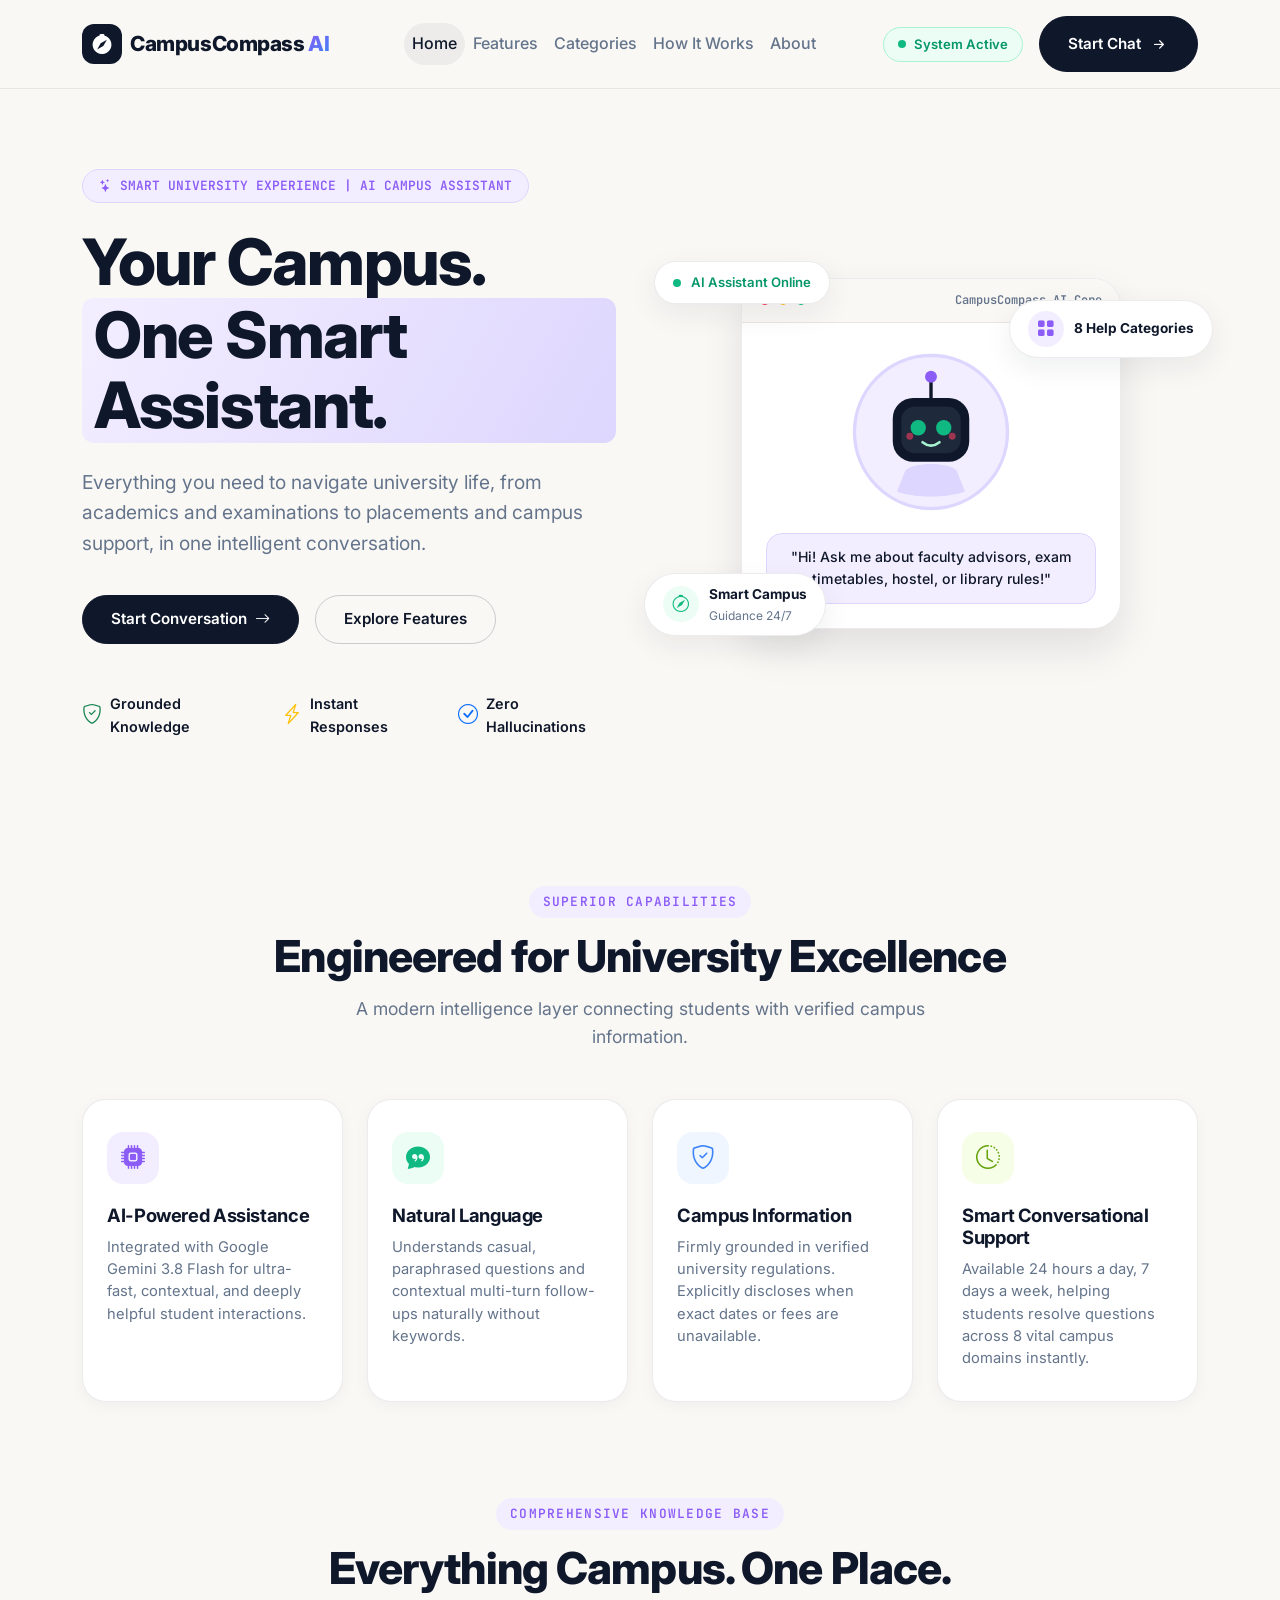
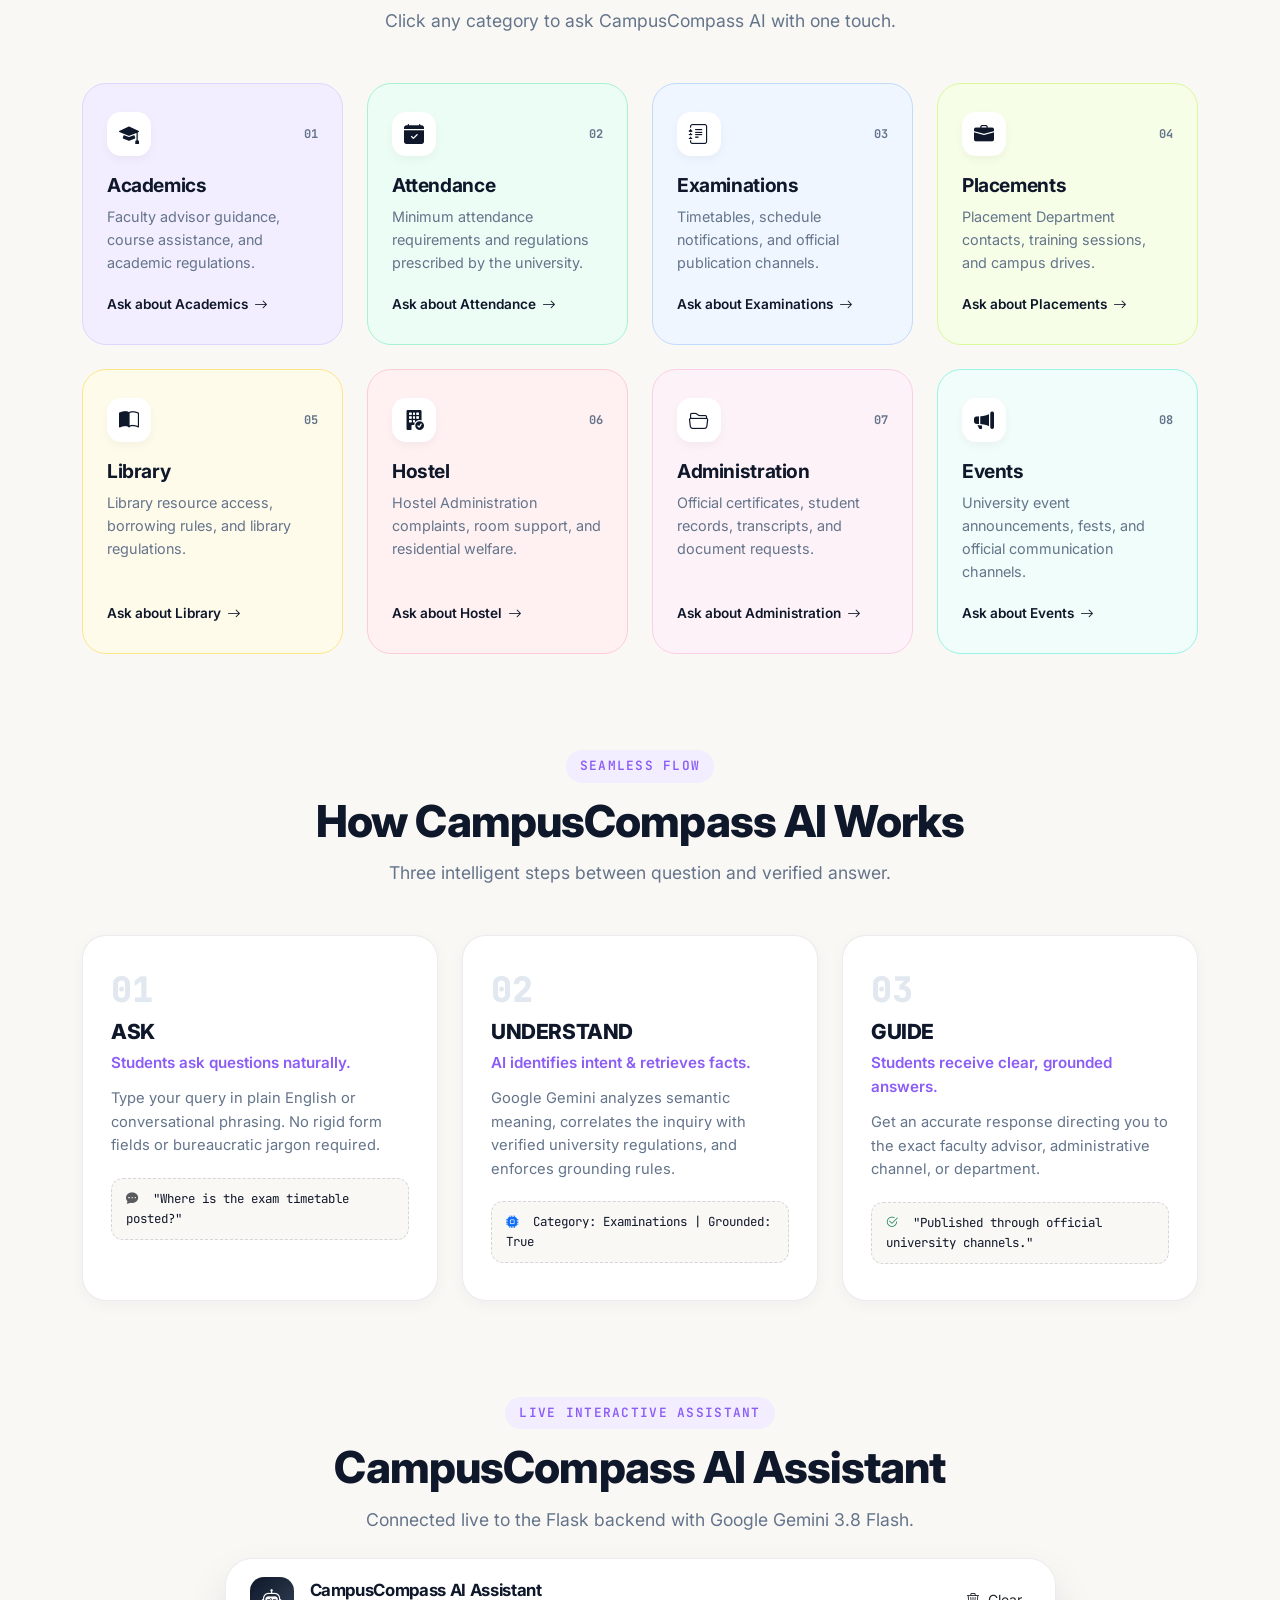
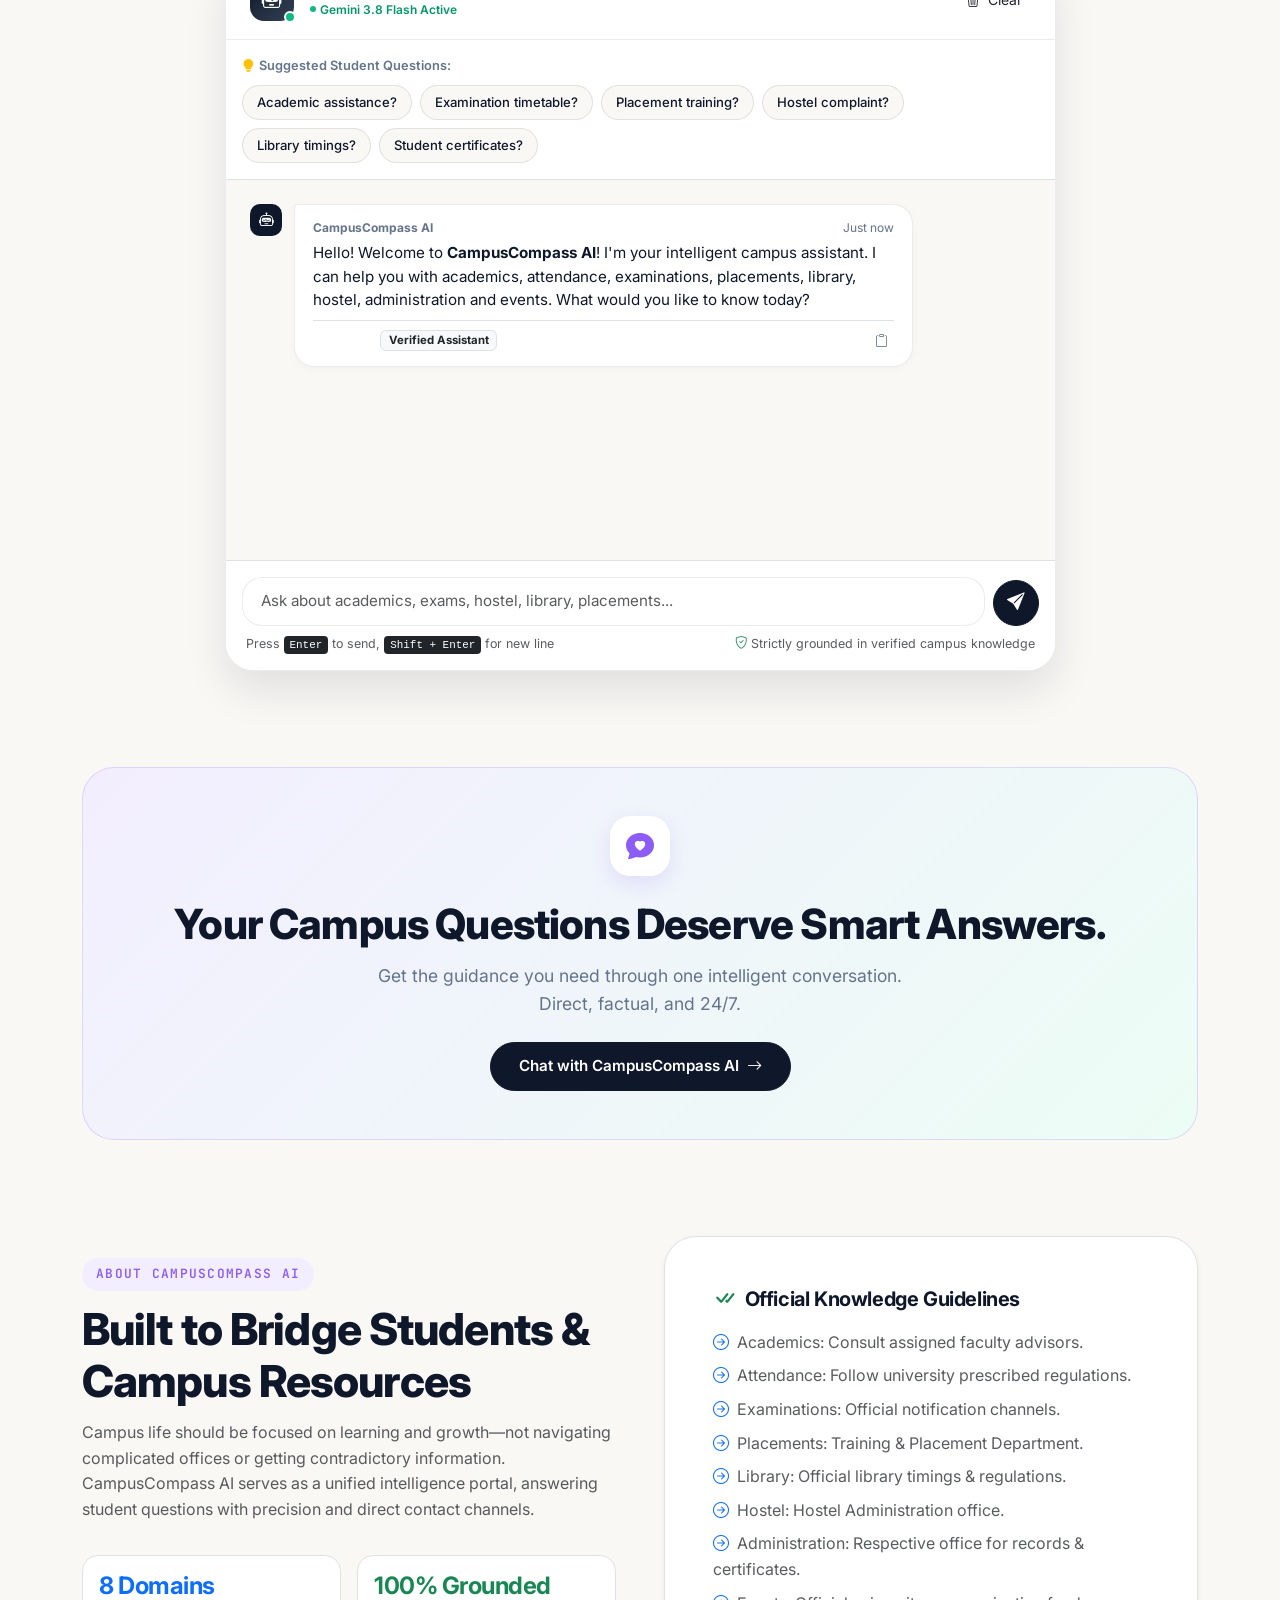
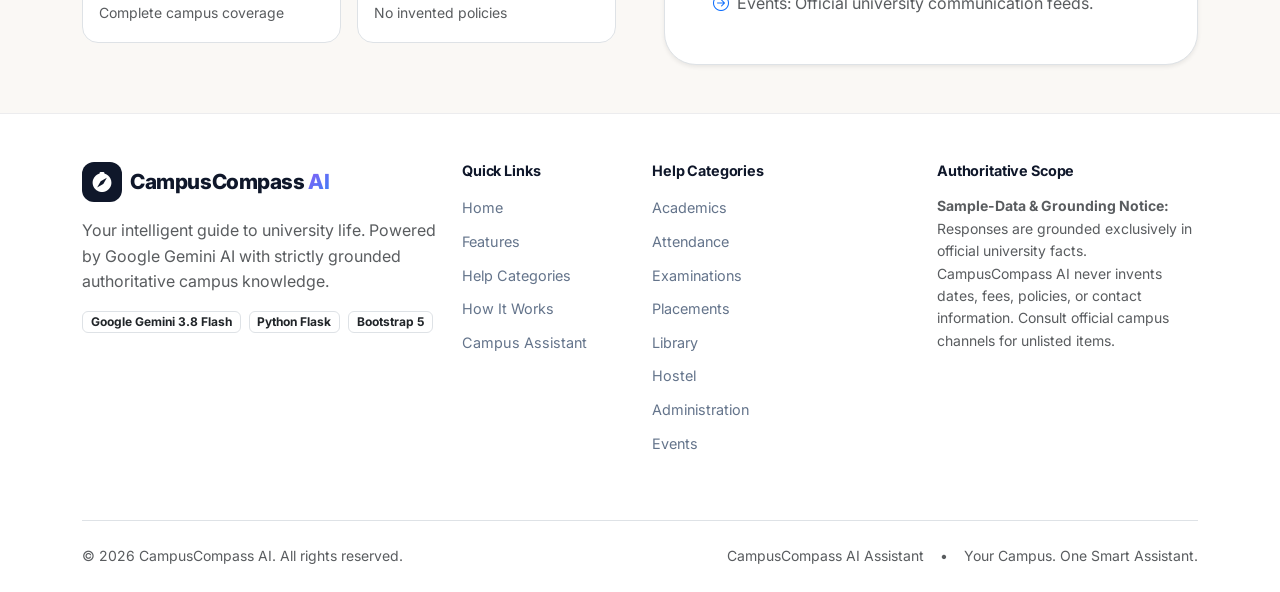
==== templates/index.html @ b862d92a "Build CampusCompass AI university helpdesk" ====
<!DOCTYPE html>
<html lang="en">
<head>
  <meta charset="UTF-8">
  <meta name="viewport" content="width=device-width, initial-scale=1.0">
  <title>CampusCompass AI | University Helpdesk</title>
  <meta name="description" content="Your intelligent guide to university life. Powered by Google Gemini AI.">
  <meta name="theme-color" content="#FAF8F5">
  <link rel="preconnect" href="https://fonts.googleapis.com">
  <link rel="preconnect" href="https://fonts.gstatic.com" crossorigin>
  <link href="https://fonts.googleapis.com/css2?family=Inter:wght@300;400;500;600;700;800&family=JetBrains+Mono:wght@400;500;600&display=swap" rel="stylesheet">
  <link href="https://cdn.jsdelivr.net/npm/bootstrap@5.3.3/dist/css/bootstrap.min.css" rel="stylesheet">
  <link href="https://cdn.jsdelivr.net/npm/bootstrap-icons@1.11.3/font/bootstrap-icons.min.css" rel="stylesheet">
  <link rel="stylesheet" href="/static/css/style.css">
</head>
<body>
  <!-- SECTION A: NAVBAR -->
  <header class="sticky-top">
    <nav class="navbar navbar-expand-lg navbar-custom" id="mainNavbar">
      <div class="container-xl">
        <a class="navbar-brand d-flex align-items-center gap-2" href="#home">
          <div class="brand-icon-wrapper"><i class="bi bi-compass-fill"></i></div>
          <span class="brand-text">CampusCompass <span class="brand-ai">AI</span></span>
        </a>
        <button class="navbar-toggler custom-toggler border-0" type="button" data-bs-toggle="collapse" data-bs-target="#navContent">
          <i class="bi bi-list"></i>
        </button>
        <div class="collapse navbar-collapse" id="navContent">
          <ul class="navbar-nav mx-auto mb-2 mb-lg-0 nav-pills-custom">
            <li class="nav-item"><a class="nav-link active" href="#home">Home</a></li>
            <li class="nav-item"><a class="nav-link" href="#features">Features</a></li>
            <li class="nav-item"><a class="nav-link" href="#categories">Categories</a></li>
            <li class="nav-item"><a class="nav-link" href="#how-it-works">How It Works</a></li>
            <li class="nav-item"><a class="nav-link" href="#about">About</a></li>
          </ul>
          <div class="d-flex align-items-center gap-3">
            <div class="status-indicator d-none d-md-flex align-items-center gap-2" id="navStatusIndicator">
              <span class="pulse-dot"></span>
              <span class="status-label" id="navStatusText">System Active</span>
            </div>
            <a href="#chat-demo" class="btn btn-pill btn-primary-custom" id="navChatBtn">
              <span>Start Chat</span>
              <i class="bi bi-arrow-right-short fs-5"></i>
            </a>
          </div>
        </div>
      </div>
    </nav>
  </header>
  <main>
    <!-- SECTION B: HERO -->
    <section class="hero-section" id="home">
      <div class="container-xl">
        <div class="row align-items-center g-5">
          <div class="col-lg-6 hero-text-col">
            <div class="hero-badge reveal">
              <i class="bi bi-stars"></i>
              <span>SMART UNIVERSITY EXPERIENCE | AI CAMPUS ASSISTANT</span>
            </div>
            <h1 class="hero-title reveal delay-1">
              Your Campus.<br>
              <span class="pastel-highlight">One Smart Assistant.</span>
            </h1>
            <p class="hero-description reveal delay-2">
              Everything you need to navigate university life, from academics and examinations to placements and campus support, in one intelligent conversation.
            </p>
            <div class="hero-actions d-flex flex-wrap gap-3 reveal delay-3">
              <a href="#chat-demo" class="btn btn-pill btn-primary-custom btn-lg">
                <span>Start Conversation</span>
                <i class="bi bi-arrow-right"></i>
              </a>
              <a href="#features" class="btn btn-pill btn-outline-custom btn-lg">
                <span>Explore Features</span>
              </a>
            </div>
            <div class="hero-trust-strip d-flex align-items-center gap-4 mt-5 reveal delay-4">
              <div class="trust-item d-flex align-items-center gap-2">
                <i class="bi bi-shield-check text-success fs-5"></i>
                <span>Grounded Knowledge</span>
              </div>
              <div class="trust-item d-flex align-items-center gap-2">
                <i class="bi bi-lightning-charge text-warning fs-5"></i>
                <span>Instant Responses</span>
              </div>
              <div class="trust-item d-flex align-items-center gap-2">
                <i class="bi bi-check-circle text-primary fs-5"></i>
                <span>Zero Hallucinations</span>
              </div>
            </div>
          </div>
          <div class="col-lg-6 hero-visual-col">
            <div class="hero-card-container position-relative">
              <div class="floating-badge floating-pill-1" id="heroStatusPill">
                <span class="pulse-dot"></span>
                <span class="badge-text" id="heroStatusText">AI Assistant Online</span>
              </div>
              <div class="floating-badge floating-pill-2">
                <div class="icon-circle bg-mint"><i class="bi bi-compass text-mint-dark"></i></div>
                <div class="badge-text-group">
                  <span class="badge-title">Smart Campus</span>
                  <span class="badge-subtitle">Guidance 24/7</span>
                </div>
              </div>
              <div class="floating-badge floating-pill-3">
                <div class="icon-circle bg-lavender"><i class="bi bi-grid-fill text-lavender-dark"></i></div>
                <span class="badge-title">8 Help Categories</span>
              </div>
              <div class="mascot-card">
                <div class="mascot-header">
                  <div class="mascot-dot red"></div>
                  <div class="mascot-dot yellow"></div>
                  <div class="mascot-dot green"></div>
                  <span class="mascot-title">CampusCompass AI Core</span>
                </div>
                <div class="mascot-body text-center p-4">
                  <div class="mascot-svg-wrapper">
                    <svg width="170" height="170" viewBox="0 0 200 200" fill="none" class="mascot-svg">
                      <circle cx="100" cy="100" r="90" fill="#F3EEFF" stroke="#DDD6FE" stroke-width="4"/>
                      <rect x="55" y="60" width="90" height="75" rx="24" fill="#0F172A" />
                      <line x1="100" y1="60" x2="100" y2="40" stroke="#0F172A" stroke-width="4" stroke-linecap="round"/>
                      <circle cx="100" cy="35" r="7" fill="#8B5CF6"/>
                      <rect x="65" y="70" width="70" height="55" rx="16" fill="#1E293B"/>
                      <circle cx="85" cy="95" r="9" fill="#10B981" class="eye-glow"/>
                      <circle cx="115" cy="95" r="9" fill="#10B981" class="eye-glow"/>
                      <path d="M 90 112 Q 100 120 110 112" stroke="#A7F3D0" stroke-width="3" stroke-linecap="round" fill="none"/>
                      <circle cx="75" cy="105" r="4" fill="#F43F5E" opacity="0.6"/>
                      <circle cx="125" cy="105" r="4" fill="#F43F5E" opacity="0.6"/>
                      <path d="M 70 145 C 80 135, 120 135, 130 145 L 140 170 C 120 178, 80 178, 60 170 Z" fill="#DDD6FE"/>
                    </svg>
                  </div>
                  <div class="mascot-speech-bubble mt-3">
                    <p class="m-0">"Hi! Ask me about faculty advisors, exam timetables, hostel, or library rules!"</p>
                  </div>
                </div>
              </div>
            </div>
          </div>
        </div>
      </div>
    </section>
    <!-- SECTION C: FEATURES STRIP -->
    <section class="features-section py-5" id="features">
      <div class="container-xl">
        <div class="section-header text-center mb-5">
          <span class="section-tag">SUPERIOR CAPABILITIES</span>
          <h2 class="section-title">Engineered for University Excellence</h2>
          <p class="section-subtitle">A modern intelligence layer connecting students with verified campus information.</p>
        </div>
        <div class="row g-4">
          <div class="col-md-6 col-lg-3">
            <div class="feature-card h-100">
              <div class="feature-icon-box bg-lavender text-lavender-dark"><i class="bi bi-cpu-fill"></i></div>
              <h3 class="feature-title">AI-Powered Assistance</h3>
              <p class="feature-desc">Integrated with Google Gemini 3.8 Flash for ultra-fast, contextual, and deeply helpful student interactions.</p>
            </div>
          </div>
          <div class="col-md-6 col-lg-3">
            <div class="feature-card h-100">
              <div class="feature-icon-box bg-mint text-mint-dark"><i class="bi bi-chat-quote-fill"></i></div>
              <h3 class="feature-title">Natural Language</h3>
              <p class="feature-desc">Understands casual, paraphrased questions and contextual multi-turn follow-ups naturally without keywords.</p>
            </div>
          </div>
          <div class="col-md-6 col-lg-3">
            <div class="feature-card h-100">
              <div class="feature-icon-box bg-soft-blue text-soft-blue-dark"><i class="bi bi-shield-check"></i></div>
              <h3 class="feature-title">Campus Information</h3>
              <p class="feature-desc">Firmly grounded in verified university regulations. Explicitly discloses when exact dates or fees are unavailable.</p>
            </div>
          </div>
          <div class="col-md-6 col-lg-3">
            <div class="feature-card h-100">
              <div class="feature-icon-box bg-lime text-lime-dark"><i class="bi bi-clock-history"></i></div>
              <h3 class="feature-title">Smart Conversational Support</h3>
              <p class="feature-desc">Available 24 hours a day, 7 days a week, helping students resolve questions across 8 vital campus domains instantly.</p>
            </div>
          </div>
        </div>
      </div>
    </section>

    <!-- SECTION D: HELP CATEGORIES -->
    <section class="categories-section py-5" id="categories">
      <div class="container-xl">
        <div class="section-header text-center mb-5">
          <span class="section-tag">COMPREHENSIVE KNOWLEDGE BASE</span>
          <h2 class="section-title">Everything Campus. One Place.</h2>
          <p class="section-subtitle">Click any category to ask CampusCompass AI with one touch.</p>
        </div>
        <div class="row g-4" id="categoryCardsGrid">
          <div class="col-md-6 col-lg-3">
            <div class="category-card card-lavender" data-query="Whom should I contact for academic problems?">
              <div class="category-header d-flex justify-content-between align-items-center">
                <div class="category-icon-box"><i class="bi bi-mortarboard-fill"></i></div>
                <span class="category-badge">01</span>
              </div>
              <h4 class="category-title">Academics</h4>
              <p class="category-desc">Faculty advisor guidance, course assistance, and academic regulations.</p>
              <div class="category-action"><span>Ask about Academics</span><i class="bi bi-arrow-right"></i></div>
            </div>
          </div>
          <div class="col-md-6 col-lg-3">
            <div class="category-card card-mint" data-query="What is the attendance requirement?">
              <div class="category-header d-flex justify-content-between align-items-center">
                <div class="category-icon-box"><i class="bi bi-calendar-check-fill"></i></div>
                <span class="category-badge">02</span>
              </div>
              <h4 class="category-title">Attendance</h4>
              <p class="category-desc">Minimum attendance requirements and regulations prescribed by the university.</p>
              <div class="category-action"><span>Ask about Attendance</span><i class="bi bi-arrow-right"></i></div>
            </div>
          </div>
          <div class="col-md-6 col-lg-3">
            <div class="category-card card-soft-blue" data-query="Where can I find the examination timetable?">
              <div class="category-header d-flex justify-content-between align-items-center">
                <div class="category-icon-box"><i class="bi bi-journal-text"></i></div>
                <span class="category-badge">03</span>
              </div>
              <h4 class="category-title">Examinations</h4>
              <p class="category-desc">Timetables, schedule notifications, and official publication channels.</p>
              <div class="category-action"><span>Ask about Examinations</span><i class="bi bi-arrow-right"></i></div>
            </div>
          </div>
          <div class="col-md-6 col-lg-3">
            <div class="category-card card-lime" data-query="Whom should I contact for placement training?">
              <div class="category-header d-flex justify-content-between align-items-center">
                <div class="category-icon-box"><i class="bi bi-briefcase-fill"></i></div>
                <span class="category-badge">04</span>
              </div>
              <h4 class="category-title">Placements</h4>
              <p class="category-desc">Placement Department contacts, training sessions, and campus drives.</p>
              <div class="category-action"><span>Ask about Placements</span><i class="bi bi-arrow-right"></i></div>
            </div>
          </div>
          <div class="col-md-6 col-lg-3">
            <div class="category-card card-amber" data-query="What are the library timings?">
              <div class="category-header d-flex justify-content-between align-items-center">
                <div class="category-icon-box"><i class="bi bi-book-half"></i></div>
                <span class="category-badge">05</span>
              </div>
              <h4 class="category-title">Library</h4>
              <p class="category-desc">Library resource access, borrowing rules, and library regulations.</p>
              <div class="category-action"><span>Ask about Library</span><i class="bi bi-arrow-right"></i></div>
            </div>
          </div>
          <div class="col-md-6 col-lg-3">
            <div class="category-card card-coral" data-query="How can I raise a hostel complaint?">
              <div class="category-header d-flex justify-content-between align-items-center">
                <div class="category-icon-box"><i class="bi bi-building-fill-check"></i></div>
                <span class="category-badge">06</span>
              </div>
              <h4 class="category-title">Hostel</h4>
              <p class="category-desc">Hostel Administration complaints, room support, and residential welfare.</p>
              <div class="category-action"><span>Ask about Hostel</span><i class="bi bi-arrow-right"></i></div>
            </div>
          </div>
          <div class="col-md-6 col-lg-3">
            <div class="category-card card-soft-pink" data-query="How do I get my student certificates?">
              <div class="category-header d-flex justify-content-between align-items-center">
                <div class="category-icon-box"><i class="bi bi-folder2-open"></i></div>
                <span class="category-badge">07</span>
              </div>
              <h4 class="category-title">Administration</h4>
              <p class="category-desc">Official certificates, student records, transcripts, and document requests.</p>
              <div class="category-action"><span>Ask about Administration</span><i class="bi bi-arrow-right"></i></div>
            </div>
          </div>
          <div class="col-md-6 col-lg-3">
            <div class="category-card card-teal" data-query="Where are university event announcements posted?">
              <div class="category-header d-flex justify-content-between align-items-center">
                <div class="category-icon-box"><i class="bi bi-megaphone-fill"></i></div>
                <span class="category-badge">08</span>
              </div>
              <h4 class="category-title">Events</h4>
              <p class="category-desc">University event announcements, fests, and official communication channels.</p>
              <div class="category-action"><span>Ask about Events</span><i class="bi bi-arrow-right"></i></div>
            </div>
          </div>
        </div>
      </div>
    </section>
    <!-- SECTION E: HOW IT WORKS -->
    <section class="how-it-works-section py-5" id="how-it-works">
      <div class="container-xl">
        <div class="section-header text-center mb-5">
          <span class="section-tag">SEAMLESS FLOW</span>
          <h2 class="section-title">How CampusCompass AI Works</h2>
          <p class="section-subtitle">Three intelligent steps between question and verified answer.</p>
        </div>
        <div class="row g-4 align-items-stretch">
          <div class="col-lg-4">
            <div class="workflow-card h-100">
              <div class="step-badge">01</div>
              <h3 class="step-title">ASK</h3>
              <p class="step-tagline">Students ask questions naturally.</p>
              <p class="step-desc">Type your query in plain English or conversational phrasing. No rigid form fields or bureaucratic jargon required.</p>
              <div class="step-preview-box">
                <i class="bi bi-chat-dots-fill text-muted me-2"></i>
                <span>"Where is the exam timetable posted?"</span>
              </div>
            </div>
          </div>
          <div class="col-lg-4">
            <div class="workflow-card h-100">
              <div class="step-badge">02</div>
              <h3 class="step-title">UNDERSTAND</h3>
              <p class="step-tagline">AI identifies intent & retrieves facts.</p>
              <p class="step-desc">Google Gemini analyzes semantic meaning, correlates the inquiry with verified university regulations, and enforces grounding rules.</p>
              <div class="step-preview-box">
                <i class="bi bi-cpu-fill text-primary me-2"></i>
                <span>Category: Examinations | Grounded: True</span>
              </div>
            </div>
          </div>
          <div class="col-lg-4">
            <div class="workflow-card h-100">
              <div class="step-badge">03</div>
              <h3 class="step-title">GUIDE</h3>
              <p class="step-tagline">Students receive clear, grounded answers.</p>
              <p class="step-desc">Get an accurate response directing you to the exact faculty advisor, administrative channel, or department.</p>
              <div class="step-preview-box">
                <i class="bi bi-check2-circle text-success me-2"></i>
                <span>"Published through official university channels."</span>
              </div>
            </div>
          </div>
        </div>
      </div>
    </section>

    <!-- SECTION F: INTERACTIVE LIVE DEMO (REAL CHATBOT) -->
    <section class="chat-section py-5" id="chat-demo">
      <div class="container-xl">
        <div class="section-header text-center mb-4">
          <span class="section-tag">LIVE INTERACTIVE ASSISTANT</span>
          <h2 class="section-title">CampusCompass AI Assistant</h2>
          <p class="section-subtitle">Connected live to the Flask backend with Google Gemini 3.8 Flash.</p>
        </div>
        <div class="row justify-content-center">
          <div class="col-lg-10 col-xl-9">
            <div class="chat-app-window">
              <div class="chat-header d-flex justify-content-between align-items-center">
                <div class="d-flex align-items-center gap-3">
                  <div class="assistant-avatar-wrapper position-relative">
                    <div class="assistant-avatar"><i class="bi bi-robot"></i></div>
                    <span class="avatar-online-dot"></span>
                  </div>
                  <div>
                    <h5 class="chat-assistant-name m-0">CampusCompass AI Assistant</h5>
                    <div class="chat-status-pill d-flex align-items-center gap-1">
                      <span class="mini-pulse"></span>
                      <span id="chatModelIndicator">Gemini 3.8 Flash Active</span>
                    </div>
                  </div>
                </div>
                <div class="chat-actions d-flex align-items-center gap-2">
                  <button type="button" class="btn btn-sm btn-icon" id="clearChatBtn" title="Clear conversation">
                    <i class="bi bi-trash3"></i>
                    <span class="d-none d-sm-inline ms-1">Clear</span>
                  </button>
                </div>
              </div>

              <!-- Suggested Questions Chips -->
              <div class="suggested-questions-bar p-3 border-bottom">
                <div class="suggested-label d-flex align-items-center gap-1 mb-2">
                  <i class="bi bi-lightbulb-fill text-warning"></i>
                  <span>Suggested Student Questions:</span>
                </div>
                <div class="chips-container d-flex flex-wrap gap-2" id="suggestedChips">
                  <button class="chip-btn" data-question="Whom should I contact for academic problems?">Academic assistance?</button>
                  <button class="chip-btn" data-question="Where can I find the examination timetable?">Examination timetable?</button>
                  <button class="chip-btn" data-question="Whom should I contact for placement training?">Placement training?</button>
                  <button class="chip-btn" data-question="How can I raise a hostel complaint?">Hostel complaint?</button>
                  <button class="chip-btn" data-question="What are the library timings?">Library timings?</button>
                  <button class="chip-btn" data-question="How do I get my student certificates?">Student certificates?</button>
                </div>
              </div>

              <!-- Chat Message History Feed -->
              <div class="chat-messages-container p-4" id="chatFeed">
                <div class="message-row assistant-row">
                  <div class="message-avatar"><i class="bi bi-robot"></i></div>
                  <div class="message-bubble assistant-bubble">
                    <div class="message-meta d-flex justify-content-between align-items-center mb-1">
                      <span class="message-sender">CampusCompass AI</span>
                      <span class="message-time" id="welcomeTime">Just now</span>
                    </div>
                    <div class="message-text">
                      Hello! Welcome to <strong>CampusCompass AI</strong>! I'm your intelligent campus assistant. I can help you with academics, attendance, examinations, placements, library, hostel, administration and events. What would you like to know today?
                    </div>
                    <div class="message-footer d-flex justify-content-between align-items-center mt-2 pt-2 border-top">
                      <div class="d-flex align-items-center gap-2">
                        <span class="badge bg-pastel-lavender">General</span>
                        <span class="badge bg-light text-dark border">Verified Assistant</span>
                      </div>
                      <div class="message-actions d-flex gap-2">
                        <button class="btn btn-tiny copy-btn" title="Copy response"><i class="bi bi-clipboard"></i></button>
                      </div>
                    </div>
                  </div>
                </div>
              </div>

              <!-- Typing Indicator -->
              <div class="typing-indicator-row d-none p-3 px-4" id="typingIndicator">
                <div class="typing-bubble d-flex align-items-center gap-2">
                  <span class="typing-dot"></span>
                  <span class="typing-dot"></span>
                  <span class="typing-dot"></span>
                  <span class="typing-label ms-2">CampusCompass AI is thinking...</span>
                </div>
              </div>

              <!-- Chat Input Form -->
              <div class="chat-input-area p-3 border-top">
                <form id="chatForm" class="d-flex align-items-end gap-2">
                  <div class="input-wrapper flex-grow-1 position-relative">
                    <textarea class="form-control chat-textarea" id="chatInput" rows="1" placeholder="Ask about academics, exams, hostel, library, placements..."></textarea>
                  </div>
                  <button type="submit" class="btn btn-pill btn-primary-custom send-btn" id="sendBtn" title="Send message (Enter)">
                    <i class="bi bi-send-fill"></i>
                  </button>
                </form>
                <div class="input-footer d-flex justify-content-between align-items-center mt-2 px-1">
                  <small class="text-muted text-xs">Press <kbd>Enter</kbd> to send, <kbd>Shift + Enter</kbd> for new line</small>
                  <small class="text-muted text-xs" id="groundingNotice">
                    <i class="bi bi-shield-check text-success"></i> Strictly grounded in verified campus knowledge
                  </small>
                </div>
              </div>

            </div>
          </div>
        </div>
      </div>
    </section>
    <!-- SECTION G: FINAL CTA -->
    <section class="cta-section py-5">
      <div class="container-xl">
        <div class="cta-card p-5 text-center">
          <div class="cta-icon-wrapper mx-auto mb-4">
            <i class="bi bi-chat-heart-fill"></i>
          </div>
          <h2 class="cta-title">Your Campus Questions Deserve Smart Answers.</h2>
          <p class="cta-description mx-auto">
            Get the guidance you need through one intelligent conversation. Direct, factual, and 24/7.
          </p>
          <div class="cta-action mt-4">
            <a href="#chat-demo" class="btn btn-pill btn-primary-custom btn-lg">
              <span>Chat with CampusCompass AI</span>
              <i class="bi bi-arrow-right"></i>
            </a>
          </div>
        </div>
      </div>
    </section>

    <!-- ABOUT SECTION -->
    <section class="about-section py-5" id="about">
      <div class="container-xl">
        <div class="row align-items-center g-5">
          <div class="col-lg-6">
            <span class="section-tag">ABOUT CAMPUSCOMPASS AI</span>
            <h2 class="section-title">Built to Bridge Students & Campus Resources</h2>
            <p class="text-muted">
              Campus life should be focused on learning and growth—not navigating complicated offices or getting contradictory information. 
              CampusCompass AI serves as a unified intelligence portal, answering student questions with precision and direct contact channels.
            </p>
            <div class="row g-3 mt-2">
              <div class="col-6">
                <div class="p-3 bg-white rounded-4 border">
                  <h4 class="fw-bold m-0 text-primary">8 Domains</h4>
                  <small class="text-muted">Complete campus coverage</small>
                </div>
              </div>
              <div class="col-6">
                <div class="p-3 bg-white rounded-4 border">
                  <h4 class="fw-bold m-0 text-success">100% Grounded</h4>
                  <small class="text-muted">No invented policies</small>
                </div>
              </div>
            </div>
          </div>
          <div class="col-lg-6">
            <div class="p-4 p-md-5 bg-white rounded-5 border shadow-sm">
              <h5 class="fw-bold mb-3 d-flex align-items-center gap-2">
                <i class="bi bi-check-all text-success fs-4"></i>
                Official Knowledge Guidelines
              </h5>
              <ul class="list-unstyled d-flex flex-column gap-2 m-0 text-muted">
                <li><i class="bi bi-arrow-right-circle text-primary me-2"></i>Academics: Consult assigned faculty advisors.</li>
                <li><i class="bi bi-arrow-right-circle text-primary me-2"></i>Attendance: Follow university prescribed regulations.</li>
                <li><i class="bi bi-arrow-right-circle text-primary me-2"></i>Examinations: Official notification channels.</li>
                <li><i class="bi bi-arrow-right-circle text-primary me-2"></i>Placements: Training & Placement Department.</li>
                <li><i class="bi bi-arrow-right-circle text-primary me-2"></i>Library: Official library timings & regulations.</li>
                <li><i class="bi bi-arrow-right-circle text-primary me-2"></i>Hostel: Hostel Administration office.</li>
                <li><i class="bi bi-arrow-right-circle text-primary me-2"></i>Administration: Respective office for records & certificates.</li>
                <li><i class="bi bi-arrow-right-circle text-primary me-2"></i>Events: Official university communication feeds.</li>
              </ul>
            </div>
          </div>
        </div>
      </div>
    </section>

  </main>

  <!-- SECTION H: FOOTER -->
  <footer class="footer-custom pt-5 pb-4">
    <div class="container-xl">
      <div class="row g-4 mb-5">
        <div class="col-lg-4">
          <div class="footer-brand d-flex align-items-center gap-2 mb-3">
            <div class="brand-icon-wrapper">
              <i class="bi bi-compass-fill"></i>
            </div>
            <span class="brand-text">CampusCompass <span class="brand-ai">AI</span></span>
          </div>
          <p class="footer-desc text-muted">
            Your intelligent guide to university life. Powered by Google Gemini AI with strictly grounded authoritative campus knowledge.
          </p>
          <div class="footer-tech-badges d-flex flex-wrap gap-2 mt-3">
            <span class="badge bg-white text-dark border">Google Gemini 3.8 Flash</span>
            <span class="badge bg-white text-dark border">Python Flask</span>
            <span class="badge bg-white text-dark border">Bootstrap 5</span>
          </div>
        </div>

        <div class="col-6 col-lg-2">
          <h6 class="footer-heading">Quick Links</h6>
          <ul class="list-unstyled footer-links">
            <li><a href="#home">Home</a></li>
            <li><a href="#features">Features</a></li>
            <li><a href="#categories">Help Categories</a></li>
            <li><a href="#how-it-works">How It Works</a></li>
            <li><a href="#chat-demo">Campus Assistant</a></li>
          </ul>
        </div>

        <div class="col-6 col-lg-3">
          <h6 class="footer-heading">Help Categories</h6>
          <ul class="list-unstyled footer-links">
            <li><a href="#chat-demo" onclick="window.sendPredefinedQuery('Whom should I contact for academic problems?')">Academics</a></li>
            <li><a href="#chat-demo" onclick="window.sendPredefinedQuery('What is the attendance requirement?')">Attendance</a></li>
            <li><a href="#chat-demo" onclick="window.sendPredefinedQuery('Where can I find the examination timetable?')">Examinations</a></li>
            <li><a href="#chat-demo" onclick="window.sendPredefinedQuery('Whom should I contact for placement training?')">Placements</a></li>
            <li><a href="#chat-demo" onclick="window.sendPredefinedQuery('What are the library timings?')">Library</a></li>
            <li><a href="#chat-demo" onclick="window.sendPredefinedQuery('How can I raise a hostel complaint?')">Hostel</a></li>
            <li><a href="#chat-demo" onclick="window.sendPredefinedQuery('How do I get my student certificates?')">Administration</a></li>
            <li><a href="#chat-demo" onclick="window.sendPredefinedQuery('Where are university event announcements posted?')">Events</a></li>
          </ul>
        </div>

        <div class="col-lg-3">
          <h6 class="footer-heading">Authoritative Scope</h6>
          <p class="footer-disclaimer text-muted small">
            <strong>Sample-Data & Grounding Notice:</strong> Responses are grounded exclusively in official university facts. 
            CampusCompass AI never invents dates, fees, policies, or contact information. Consult official campus channels for unlisted items.
          </p>
        </div>
      </div>

      <div class="footer-bottom border-top pt-4 d-flex flex-wrap justify-content-between align-items-center gap-3">
        <p class="m-0 text-muted small">
          &copy; 2026 CampusCompass AI. All rights reserved.
        </p>
        <div class="d-flex align-items-center gap-3 small text-muted">
          <span>CampusCompass AI Assistant</span>
          <span>&bull;</span>
          <span>Your Campus. One Smart Assistant.</span>
        </div>
      </div>
    </div>
  </footer>

  <!-- Clear Chat Confirmation Modal -->
  <div class="modal fade" id="clearChatModal" tabindex="-1" aria-hidden="true">
    <div class="modal-dialog modal-dialog-centered modal-sm">
      <div class="modal-content rounded-4 border-0 shadow">
        <div class="modal-header border-0 pb-0">
          <h6 class="modal-title fw-bold">Clear Conversation?</h6>
          <button type="button" class="btn-close" data-bs-dismiss="modal"></button>
        </div>
        <div class="modal-body text-muted small">
          This will reset your conversation history. You can start fresh anytime.
        </div>
        <div class="modal-footer border-0 pt-0">
          <button type="button" class="btn btn-sm btn-light rounded-pill px-3" data-bs-dismiss="modal">Cancel</button>
          <button type="button" class="btn btn-sm btn-danger rounded-pill px-3" id="confirmClearBtn">Clear</button>
        </div>
      </div>
    </div>
  </div>

  <!-- Toast Notification Container -->
  <div class="toast-container position-fixed bottom-0 end-0 p-3" style="z-index: 1100;">
    <div id="appToast" class="toast align-items-center text-white bg-dark border-0 rounded-4" role="alert">
      <div class="d-flex">
        <div class="toast-body" id="toastMessage">Notification</div>
        <button type="button" class="btn-close btn-close-white me-2 m-auto" data-bs-dismiss="toast"></button>
      </div>
    </div>
  </div>

  <script src="https://cdn.jsdelivr.net/npm/bootstrap@5.3.3/dist/js/bootstrap.bundle.min.js"></script>
  <script src="/static/js/app.js"></script>
</body>
</html>
---- static/css/style.css ----
/* CampusCompass AI - Official Stylesheet */
:root {
  --bg-cream: #FAF8F5;
  --bg-white: #FFFFFF;
  --text-dark: #0F172A;
  --text-muted: #64748B;
  --text-light: #94A3B8;
  --border-subtle: rgba(15, 23, 42, 0.08);
  --border-focus: #8B5CF6;
  
  /* Pastels */
  --pastel-lavender-bg: #F3EEFF;
  --pastel-lavender-border: #DDD6FE;
  --pastel-lavender-accent: #8B5CF6;
  
  --pastel-mint-bg: #ECFDF5;
  --pastel-mint-border: #A7F3D0;
  --pastel-mint-accent: #10B981;
  
  --pastel-blue-bg: #EFF6FF;
  --pastel-blue-border: #BFDBFE;
  --pastel-blue-accent: #3B82F6;
  
  --pastel-lime-bg: #F7FEE7;
  --pastel-lime-border: #D9F99D;
  --pastel-lime-accent: #65A30D;
  
  --pastel-amber-bg: #FFFBEB;
  --pastel-amber-border: #FDE68A;
  --pastel-amber-accent: #D97706;
  
  --pastel-coral-bg: #FFF1F2;
  --pastel-coral-border: #FECDD3;
  --pastel-coral-accent: #E11D48;
  
  --pastel-pink-bg: #FDF2F8;
  --pastel-pink-border: #FBCFE8;
  --pastel-pink-accent: #DB2777;

  --pastel-teal-bg: #F0FDFA;
  --pastel-teal-border: #99F6E4;
  --pastel-teal-accent: #0D9488;
  
  --font-sans: 'Inter', -apple-system, BlinkMacSystemFont, sans-serif;
  --font-mono: 'JetBrains Mono', monospace;
  
  --radius-card: 24px;
  --radius-pill: 9999px;
  --shadow-sm: 0 4px 16px rgba(15, 23, 42, 0.04);
  --shadow-md: 0 10px 30px rgba(15, 23, 42, 0.07);
  --shadow-lg: 0 20px 40px rgba(15, 23, 42, 0.1);
}

* { box-sizing: border-box; }

body {
  font-family: var(--font-sans);
  background-color: var(--bg-cream);
  color: var(--text-dark);
  line-height: 1.6;
  overflow-x: hidden;
  margin: 0;
  padding: 0;
}

/* Typography & General */
h1, h2, h3, h4, h5, h6 {
  font-weight: 700;
  color: var(--text-dark);
  letter-spacing: -0.02em;
}

.section-tag {
  font-family: var(--font-mono);
  font-size: 0.8rem;
  font-weight: 600;
  letter-spacing: 0.1em;
  color: var(--pastel-lavender-accent);
  background: var(--pastel-lavender-bg);
  padding: 6px 14px;
  border-radius: var(--radius-pill);
  display: inline-block;
  margin-bottom: 12px;
}

.section-title {
  font-size: clamp(2rem, 3.5vw, 2.75rem);
  font-weight: 800;
  margin-bottom: 12px;
}

.section-subtitle {
  color: var(--text-muted);
  font-size: 1.1rem;
  max-width: 650px;
  margin: 0 auto;
}

/* Pill Buttons */
.btn-pill {
  border-radius: var(--radius-pill);
  padding: 12px 28px;
  font-weight: 600;
  font-size: 0.95rem;
  transition: all 0.25s cubic-bezier(0.16, 1, 0.3, 1);
  display: inline-flex;
  align-items: center;
  justify-content: center;
  gap: 8px;
  text-decoration: none;
}

.btn-primary-custom {
  background-color: var(--text-dark);
  color: #FFFFFF;
  border: 1px solid var(--text-dark);
}

.btn-primary-custom:hover {
  background-color: #1E293B;
  color: #FFFFFF;
  transform: translateY(-2px);
  box-shadow: 0 8px 20px rgba(15, 23, 42, 0.15);
}

.btn-outline-custom {
  background-color: transparent;
  color: var(--text-dark);
  border: 1.5px solid rgba(15, 23, 42, 0.2);
}

.btn-outline-custom:hover {
  background-color: #FFFFFF;
  border-color: var(--text-dark);
  color: var(--text-dark);
  transform: translateY(-2px);
}

/* Navbar */
.navbar-custom {
  background: rgba(250, 248, 245, 0.85);
  backdrop-filter: blur(16px);
  -webkit-backdrop-filter: blur(16px);
  border-bottom: 1px solid var(--border-subtle);
  padding: 16px 0;
  transition: all 0.3s ease;
}

.brand-icon-wrapper {
  width: 40px;
  height: 40px;
  border-radius: 12px;
  background: var(--text-dark);
  color: #FFFFFF;
  display: flex;
  align-items: center;
  justify-content: center;
  font-size: 1.25rem;
}

.brand-text {
  font-weight: 800;
  font-size: 1.3rem;
  letter-spacing: -0.02em;
  color: var(--text-dark);
}

.brand-ai {
  background: linear-gradient(135deg, #8B5CF6, #3B82F6);
  -webkit-background-clip: text;
  -webkit-text-fill-color: transparent;
}

.nav-pills-custom .nav-link {
  font-weight: 500;
  color: var(--text-muted);
  padding: 8px 18px;
  border-radius: var(--radius-pill);
  transition: all 0.2s ease;
}

.nav-pills-custom .nav-link:hover,
.nav-pills-custom .nav-link.active {
  color: var(--text-dark);
  background-color: rgba(15, 23, 42, 0.05);
}

.status-indicator {
  font-size: 0.82rem;
  font-weight: 600;
  color: #059669;
  background: #ECFDF5;
  padding: 6px 14px;
  border-radius: var(--radius-pill);
  border: 1px solid #A7F3D0;
}

.pulse-dot {
  width: 8px;
  height: 8px;
  border-radius: 50%;
  background-color: #10B981;
  display: inline-block;
  box-shadow: 0 0 0 0 rgba(16, 185, 129, 0.7);
  animation: pulseGreen 2s infinite;
}

@keyframes pulseGreen {
  0% { transform: scale(0.95); box-shadow: 0 0 0 0 rgba(16, 185, 129, 0.7); }
  70% { transform: scale(1); box-shadow: 0 0 0 8px rgba(16, 185, 129, 0); }
  100% { transform: scale(0.95); box-shadow: 0 0 0 0 rgba(16, 185, 129, 0); }
}
/* Hero Section */
.hero-section {
  padding: 80px 0 100px;
  position: relative;
}

.hero-badge {
  display: inline-flex;
  align-items: center;
  gap: 8px;
  background: var(--pastel-lavender-bg);
  color: var(--pastel-lavender-accent);
  border: 1px solid var(--pastel-lavender-border);
  padding: 6px 16px;
  border-radius: var(--radius-pill);
  font-family: var(--font-mono);
  font-size: 0.8rem;
  font-weight: 600;
  margin-bottom: 24px;
}

.hero-title {
  font-size: clamp(2.5rem, 5vw, 4rem);
  font-weight: 800;
  line-height: 1.1;
  margin-bottom: 24px;
}

.pastel-highlight {
  position: relative;
  display: inline-block;
  background: linear-gradient(120deg, #F3EEFF 0%, #DDD6FE 100%);
  padding: 2px 12px;
  border-radius: 12px;
}

.hero-description {
  font-size: 1.2rem;
  color: var(--text-muted);
  max-width: 520px;
  margin-bottom: 36px;
}

.hero-trust-strip .trust-item {
  font-size: 0.9rem;
  font-weight: 600;
  color: var(--text-dark);
}

/* Mascot & Visual Showcase */
.hero-card-container {
  min-height: 480px;
  display: flex;
  align-items: center;
  justify-content: center;
}

.mascot-card {
  background: #FFFFFF;
  border-radius: 28px;
  border: 1px solid var(--border-subtle);
  box-shadow: var(--shadow-lg);
  width: 100%;
  max-width: 380px;
  overflow: hidden;
  position: relative;
  z-index: 2;
  transition: transform 0.4s ease;
}

.mascot-card:hover {
  transform: translateY(-4px);
}

.mascot-header {
  background: #FAF8F5;
  border-bottom: 1px solid var(--border-subtle);
  padding: 12px 18px;
  display: flex;
  align-items: center;
  gap: 8px;
}

.mascot-dot {
  width: 10px;
  height: 10px;
  border-radius: 50%;
}
.mascot-dot.red { background: #F43F5E; }
.mascot-dot.yellow { background: #FBBF24; }
.mascot-dot.green { background: #10B981; }

.mascot-title {
  font-family: var(--font-mono);
  font-size: 0.75rem;
  font-weight: 600;
  color: var(--text-muted);
  margin-left: auto;
}

.mascot-svg {
  animation: floatMascot 4s ease-in-out infinite;
}

@keyframes floatMascot {
  0%, 100% { transform: translateY(0px); }
  50% { transform: translateY(-8px); }
}

.mascot-speech-bubble {
  background: var(--pastel-lavender-bg);
  border: 1px solid var(--pastel-lavender-border);
  padding: 12px 16px;
  border-radius: 16px;
  font-size: 0.88rem;
  font-weight: 500;
  color: var(--text-dark);
}

/* Floating Badges */
.floating-badge {
  position: absolute;
  background: #FFFFFF;
  border: 1px solid var(--border-subtle);
  border-radius: var(--radius-pill);
  box-shadow: var(--shadow-md);
  padding: 10px 18px;
  display: flex;
  align-items: center;
  gap: 10px;
  z-index: 3;
  animation: floatBadge 5s ease-in-out infinite;
}

.floating-pill-1 {
  top: 10%;
  left: -10px;
  font-size: 0.82rem;
  font-weight: 600;
  color: #059669;
  animation-delay: 0s;
}

.floating-pill-2 {
  bottom: 12%;
  left: -20px;
  animation-delay: 1.5s;
}

.floating-pill-3 {
  top: 18%;
  right: -15px;
  animation-delay: 2.5s;
}

@keyframes floatBadge {
  0%, 100% { transform: translateY(0px); }
  50% { transform: translateY(-10px); }
}

.icon-circle {
  width: 36px;
  height: 36px;
  border-radius: 50%;
  display: flex;
  align-items: center;
  justify-content: center;
  font-size: 1.1rem;
}

.bg-mint { background: var(--pastel-mint-bg); }
.text-mint-dark { color: var(--pastel-mint-accent); }
.bg-lavender { background: var(--pastel-lavender-bg); }
.text-lavender-dark { color: var(--pastel-lavender-accent); }
.bg-soft-blue { background: var(--pastel-blue-bg); }
.text-soft-blue-dark { color: var(--pastel-blue-accent); }
.bg-lime { background: var(--pastel-lime-bg); }
.text-lime-dark { color: var(--pastel-lime-accent); }
.bg-amber { background: var(--pastel-amber-bg); }
.text-amber-dark { color: var(--pastel-amber-accent); }
.bg-coral { background: var(--pastel-coral-bg); }
.text-coral-dark { color: var(--pastel-coral-accent); }
.bg-soft-pink { background: var(--pastel-pink-bg); }
.text-pink-dark { color: var(--pastel-pink-accent); }
.bg-teal { background: var(--pastel-teal-bg); }
.text-teal-dark { color: var(--pastel-teal-accent); }

.badge-text-group { display: flex; flex-direction: column; }
.badge-title { font-size: 0.85rem; font-weight: 700; color: var(--text-dark); }
.badge-subtitle { font-size: 0.75rem; color: var(--text-muted); }

/* Features Cards */
.feature-card {
  background: #FFFFFF;
  border-radius: var(--radius-card);
  border: 1px solid var(--border-subtle);
  padding: 32px 24px;
  transition: all 0.3s cubic-bezier(0.16, 1, 0.3, 1);
  box-shadow: var(--shadow-sm);
}

.feature-card:hover {
  transform: translateY(-6px);
  box-shadow: var(--shadow-md);
}

.feature-icon-box {
  width: 52px;
  height: 52px;
  border-radius: 16px;
  display: flex;
  align-items: center;
  justify-content: center;
  font-size: 1.5rem;
  margin-bottom: 20px;
}

.feature-title { font-size: 1.15rem; font-weight: 700; margin-bottom: 10px; }
.feature-desc { color: var(--text-muted); font-size: 0.92rem; margin: 0; line-height: 1.5; }
/* Category Cards */
.category-card {
  border-radius: var(--radius-card);
  padding: 28px 24px;
  border: 1px solid var(--border-subtle);
  transition: all 0.3s cubic-bezier(0.16, 1, 0.3, 1);
  cursor: pointer;
  height: 100%;
  display: flex;
  flex-direction: column;
}

.category-card:hover {
  transform: translateY(-8px);
  box-shadow: var(--shadow-md);
}

.card-lavender { background: var(--pastel-lavender-bg); border-color: var(--pastel-lavender-border); }
.card-mint { background: var(--pastel-mint-bg); border-color: var(--pastel-mint-border); }
.card-soft-blue { background: var(--pastel-blue-bg); border-color: var(--pastel-blue-border); }
.card-lime { background: var(--pastel-lime-bg); border-color: var(--pastel-lime-border); }
.card-amber { background: var(--pastel-amber-bg); border-color: var(--pastel-amber-border); }
.card-coral { background: var(--pastel-coral-bg); border-color: var(--pastel-coral-border); }
.card-soft-pink { background: var(--pastel-pink-bg); border-color: var(--pastel-pink-border); }
.card-teal { background: var(--pastel-teal-bg); border-color: var(--pastel-teal-border); }

.category-icon-box {
  width: 44px;
  height: 44px;
  border-radius: 14px;
  background: #FFFFFF;
  display: flex;
  align-items: center;
  justify-content: center;
  font-size: 1.25rem;
  box-shadow: 0 4px 10px rgba(0,0,0,0.04);
}

.category-badge {
  font-family: var(--font-mono);
  font-size: 0.75rem;
  font-weight: 700;
  color: var(--text-muted);
}

.category-title { font-size: 1.2rem; font-weight: 700; margin-top: 18px; margin-bottom: 8px; }
.category-desc { color: var(--text-muted); font-size: 0.9rem; margin-bottom: 20px; flex-grow: 1; }

.category-action {
  font-size: 0.85rem;
  font-weight: 600;
  color: var(--text-dark);
  display: flex;
  align-items: center;
  gap: 6px;
  transition: gap 0.2s ease;
}

.category-card:hover .category-action { gap: 10px; }

/* Workflow Steps */
.workflow-card {
  background: #FFFFFF;
  border-radius: var(--radius-card);
  border: 1px solid var(--border-subtle);
  padding: 36px 28px;
  box-shadow: var(--shadow-sm);
  position: relative;
}

.step-badge {
  font-family: var(--font-mono);
  font-size: 2.2rem;
  font-weight: 800;
  color: #E2E8F0;
  line-height: 1;
  margin-bottom: 12px;
}

.step-title { font-size: 1.3rem; font-weight: 800; margin-bottom: 6px; }
.step-tagline { font-weight: 600; color: var(--pastel-lavender-accent); margin-bottom: 12px; font-size: 0.95rem; }
.step-desc { color: var(--text-muted); font-size: 0.92rem; margin-bottom: 20px; }

.step-preview-box {
  background: #FAF8F5;
  border-radius: 12px;
  padding: 10px 14px;
  font-family: var(--font-mono);
  font-size: 0.78rem;
  color: var(--text-dark);
  border: 1px dashed rgba(15, 23, 42, 0.15);
}

/* Chat Section & Application Window */
.chat-app-window {
  background: #FFFFFF;
  border-radius: 28px;
  border: 1px solid var(--border-subtle);
  box-shadow: var(--shadow-lg);
  overflow: hidden;
  display: flex;
  flex-direction: column;
}

.chat-header {
  background: #FFFFFF;
  padding: 18px 24px;
  border-bottom: 1px solid var(--border-subtle);
}

.assistant-avatar-wrapper {
  position: relative;
}

.assistant-avatar {
  width: 44px;
  height: 44px;
  border-radius: 14px;
  background: linear-gradient(135deg, #0F172A 0%, #334155 100%);
  color: #FFFFFF;
  display: flex;
  align-items: center;
  justify-content: center;
  font-size: 1.25rem;
}

.avatar-online-dot {
  position: absolute;
  bottom: -2px;
  right: -2px;
  width: 12px;
  height: 12px;
  background: #10B981;
  border: 2px solid #FFFFFF;
  border-radius: 50%;
}

.chat-assistant-name { font-size: 1.05rem; font-weight: 700; }
.chat-status-pill { font-size: 0.75rem; font-weight: 600; color: #059669; }

.mini-pulse {
  width: 6px;
  height: 6px;
  background: #10B981;
  border-radius: 50%;
  display: inline-block;
  animation: pulseGreen 1.5s infinite;
}

/* Suggested Chips */
.suggested-label { font-size: 0.8rem; font-weight: 600; color: var(--text-muted); }
.chip-btn {
  background: #FAF8F5;
  border: 1px solid rgba(15, 23, 42, 0.1);
  color: var(--text-dark);
  font-size: 0.82rem;
  font-weight: 500;
  padding: 6px 14px;
  border-radius: var(--radius-pill);
  transition: all 0.2s ease;
}

.chip-btn:hover {
  background: var(--text-dark);
  color: #FFFFFF;
  border-color: var(--text-dark);
  transform: translateY(-1px);
}

/* Message Feed */
.chat-messages-container {
  min-height: 380px;
  max-height: 480px;
  overflow-y: auto;
  background: #FAF8F5;
  display: flex;
  flex-direction: column;
  gap: 16px;
  scroll-behavior: smooth;
}

.message-row {
  display: flex;
  gap: 12px;
  max-width: 85%;
  animation: messageIn 0.3s cubic-bezier(0.16, 1, 0.3, 1);
}

@keyframes messageIn {
  from { opacity: 0; transform: translateY(10px); }
  to { opacity: 1; transform: translateY(0); }
}

.assistant-row { align-self: flex-start; }
.user-row { align-self: flex-end; flex-direction: row-reverse; }

.message-avatar {
  width: 32px;
  height: 32px;
  border-radius: 10px;
  background: var(--text-dark);
  color: #FFFFFF;
  display: flex;
  align-items: center;
  justify-content: center;
  font-size: 0.9rem;
  flex-shrink: 0;
}

.message-bubble {
  border-radius: 20px;
  padding: 14px 18px;
  position: relative;
  font-size: 0.95rem;
  line-height: 1.55;
}

.assistant-bubble {
  background: #FFFFFF;
  color: var(--text-dark);
  border: 1px solid var(--border-subtle);
  border-top-left-radius: 4px;
  box-shadow: 0 2px 10px rgba(15, 23, 42, 0.03);
}

.user-bubble {
  background: var(--text-dark);
  color: #FFFFFF;
  border-top-right-radius: 4px;
  box-shadow: 0 4px 12px rgba(15, 23, 42, 0.15);
}

.message-meta { font-size: 0.75rem; color: var(--text-muted); }
.user-bubble .message-meta { color: #94A3B8; }
.message-sender { font-weight: 700; }

.btn-tiny {
  padding: 2px 6px;
  font-size: 0.8rem;
  color: var(--text-muted);
  border: none;
  background: transparent;
  border-radius: 6px;
  transition: all 0.2s ease;
}
.btn-tiny:hover { background: #F1F5F9; color: var(--text-dark); }
.btn-tiny.active { color: var(--pastel-lavender-accent); }

/* Typing Indicator */
.typing-indicator-row {
  background: #FAF8F5;
  border-top: 1px solid var(--border-subtle);
}

.typing-dot {
  width: 6px;
  height: 6px;
  background: #8B5CF6;
  border-radius: 50%;
  animation: typingBounce 1.4s infinite ease-in-out both;
}
.typing-dot:nth-child(1) { animation-delay: -0.32s; }
.typing-dot:nth-child(2) { animation-delay: -0.16s; }

@keyframes typingBounce {
  0%, 80%, 100% { transform: scale(0); }
  40% { transform: scale(1); }
}

.typing-label { font-size: 0.82rem; color: var(--text-muted); font-style: italic; }

/* Chat Input */
.chat-input-area { background: #FFFFFF; }
.chat-textarea {
  border: 1.5px solid var(--border-subtle);
  border-radius: 20px;
  padding: 12px 18px;
  font-size: 0.95rem;
  resize: none;
  transition: border-color 0.2s ease, box-shadow 0.2s ease;
}
.chat-textarea:focus {
  border-color: #8B5CF6;
  box-shadow: 0 0 0 3px rgba(139, 92, 246, 0.15);
}

.send-btn {
  width: 46px;
  height: 46px;
  border-radius: 50%;
  padding: 0;
  display: flex;
  align-items: center;
  justify-content: center;
  font-size: 1.1rem;
  flex-shrink: 0;
}

.text-xs { font-size: 0.78rem; }

/* CTA Section */
.cta-card {
  background: linear-gradient(135deg, #F3EEFF 0%, #ECFDF5 100%);
  border-radius: 32px;
  border: 1px solid rgba(139, 92, 246, 0.2);
}

.cta-icon-wrapper {
  width: 60px;
  height: 60px;
  border-radius: 20px;
  background: #FFFFFF;
  color: #8B5CF6;
  display: flex;
  align-items: center;
  justify-content: center;
  font-size: 1.75rem;
  box-shadow: 0 8px 20px rgba(139, 92, 246, 0.15);
}

.cta-title { font-size: clamp(1.8rem, 3.5vw, 2.6rem); font-weight: 800; margin-bottom: 12px; }
.cta-description { color: var(--text-muted); font-size: 1.1rem; max-width: 580px; }

/* Footer */
.footer-custom { background: #FFFFFF; border-top: 1px solid var(--border-subtle); }
.footer-heading { font-size: 0.9rem; font-weight: 700; letter-spacing: -0.01em; margin-bottom: 16px; color: var(--text-dark); }
.footer-links li { margin-bottom: 8px; }
.footer-links a { color: var(--text-muted); text-decoration: none; font-size: 0.9rem; transition: color 0.2s; }
.footer-links a:hover { color: var(--text-dark); }

/* Responsive adjustments */
@media (max-width: 991px) {
  .hero-card-container { min-height: 400px; margin-top: 20px; }
  .floating-pill-1 { left: 0; }
  .floating-pill-2 { left: 0; }
  .floating-pill-3 { right: 0; }
  .message-row { max-width: 95%; }
}
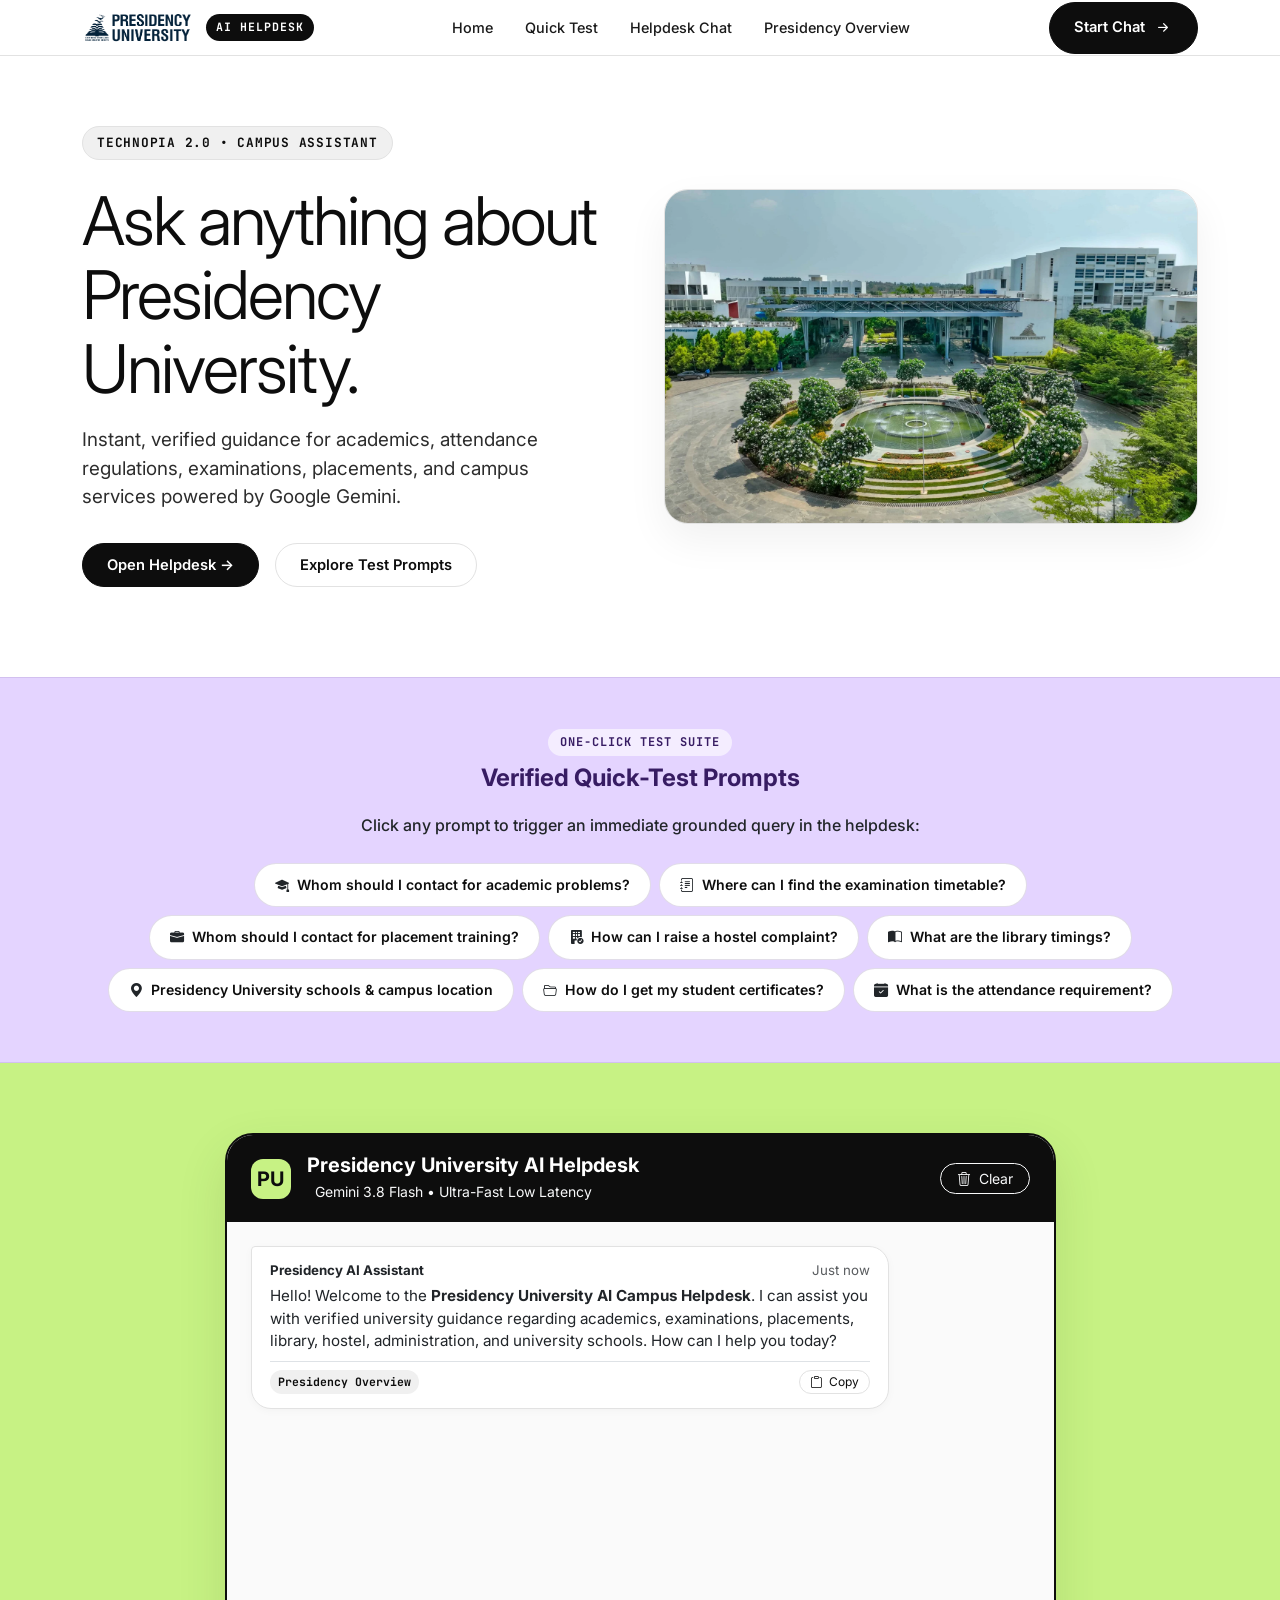
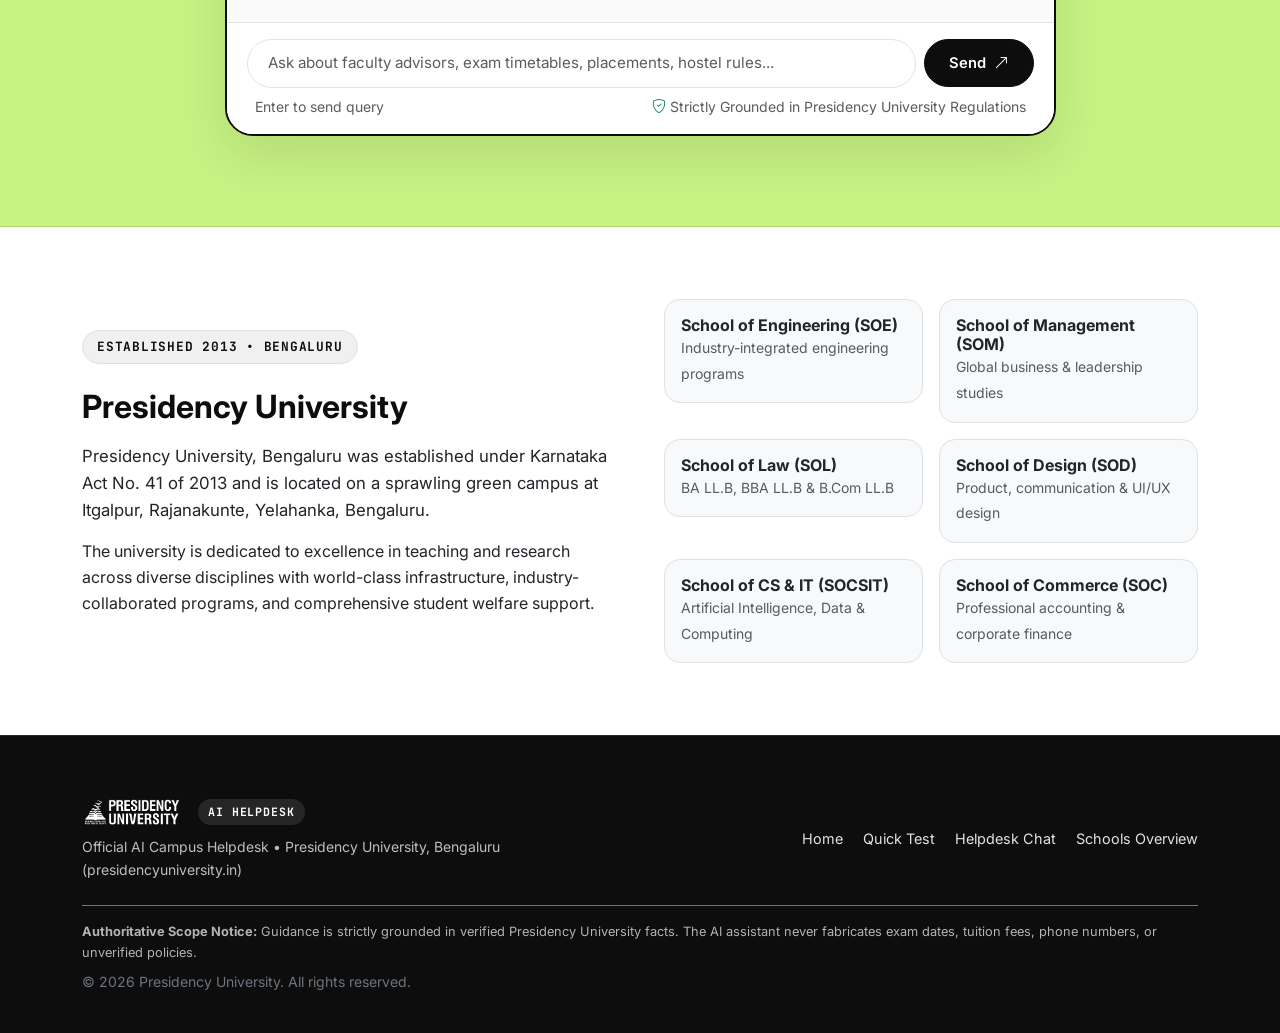
==== commit c8f16f0c: "Finalize Presidency University AI Helpdesk with workspace images and speed optimizations" ====
--- a/templates/index.html
+++ b/templates/index.html
@@ -3,605 +3,299 @@
 <head>
   <meta charset="UTF-8">
   <meta name="viewport" content="width=device-width, initial-scale=1.0">
-  <title>CampusCompass AI | University Helpdesk</title>
-  <meta name="description" content="Your intelligent guide to university life. Powered by Google Gemini AI.">
-  <meta name="theme-color" content="#FAF8F5">
+  <title>Presidency University | AI Campus Helpdesk</title>
+  <meta name="description" content="Official AI Campus Helpdesk for Presidency University, Bengaluru. Instant verified guidance for academics, examinations, placements, and campus services.">
+
+  <!-- Google Fonts: Inter & JetBrains Mono -->
   <link rel="preconnect" href="https://fonts.googleapis.com">
   <link rel="preconnect" href="https://fonts.gstatic.com" crossorigin>
-  <link href="https://fonts.googleapis.com/css2?family=Inter:wght@300;400;500;600;700;800&family=JetBrains+Mono:wght@400;500;600&display=swap" rel="stylesheet">
+  <link href="https://fonts.googleapis.com/css2?family=Inter:wght@300;340;400;500;600;700&family=JetBrains+Mono:wght@400;500;700&display=swap" rel="stylesheet">
+
+  <!-- Bootstrap 5 & Bootstrap Icons -->
   <link href="https://cdn.jsdelivr.net/npm/bootstrap@5.3.3/dist/css/bootstrap.min.css" rel="stylesheet">
   <link href="https://cdn.jsdelivr.net/npm/bootstrap-icons@1.11.3/font/bootstrap-icons.min.css" rel="stylesheet">
+
+  <!-- Custom Stylesheet -->
   <link rel="stylesheet" href="/static/css/style.css">
 </head>
 <body>
-  <!-- SECTION A: NAVBAR -->
-  <header class="sticky-top">
-    <nav class="navbar navbar-expand-lg navbar-custom" id="mainNavbar">
-      <div class="container-xl">
-        <a class="navbar-brand d-flex align-items-center gap-2" href="#home">
-          <div class="brand-icon-wrapper"><i class="bi bi-compass-fill"></i></div>
-          <span class="brand-text">CampusCompass <span class="brand-ai">AI</span></span>
-        </a>
-        <button class="navbar-toggler custom-toggler border-0" type="button" data-bs-toggle="collapse" data-bs-target="#navContent">
-          <i class="bi bi-list"></i>
-        </button>
-        <div class="collapse navbar-collapse" id="navContent">
-          <ul class="navbar-nav mx-auto mb-2 mb-lg-0 nav-pills-custom">
-            <li class="nav-item"><a class="nav-link active" href="#home">Home</a></li>
-            <li class="nav-item"><a class="nav-link" href="#features">Features</a></li>
-            <li class="nav-item"><a class="nav-link" href="#categories">Categories</a></li>
-            <li class="nav-item"><a class="nav-link" href="#how-it-works">How It Works</a></li>
-            <li class="nav-item"><a class="nav-link" href="#about">About</a></li>
-          </ul>
-          <div class="d-flex align-items-center gap-3">
-            <div class="status-indicator d-none d-md-flex align-items-center gap-2" id="navStatusIndicator">
-              <span class="pulse-dot"></span>
-              <span class="status-label" id="navStatusText">System Active</span>
-            </div>
-            <a href="#chat-demo" class="btn btn-pill btn-primary-custom" id="navChatBtn">
-              <span>Start Chat</span>
-              <i class="bi bi-arrow-right-short fs-5"></i>
-            </a>
-          </div>
-        </div>
-      </div>
-    </nav>
-  </header>
+
+  <!-- ==================== NAVBAR (56px, #FFFFFF) ==================== -->
+  <nav class="navbar navbar-expand-lg navbar-custom sticky-top" id="mainNavbar">
+    <div class="container-xl d-flex align-items-center justify-content-between h-100">
+      <a class="brand-wrapper" href="#home">
+        <img src="/static/img/Presidency-university-logo.png" alt="Presidency University Logo" class="brand-logo-img">
+        <span class="mono-badge">AI HELPDESK</span>
+      </a>
+
+      <button class="navbar-toggler border-0" type="button" data-bs-toggle="collapse" data-bs-target="#navContent">
+        <i class="bi bi-list fs-4 text-dark"></i>
+      </button>
+
+      <div class="collapse navbar-collapse" id="navContent">
+        <ul class="navbar-nav mx-auto mb-2 mb-lg-0 gap-1">
+          <li class="nav-item"><a class="nav-link-custom" href="#home">Home</a></li>
+          <li class="nav-item"><a class="nav-link-custom" href="#prompts">Quick Test</a></li>
+          <li class="nav-item"><a class="nav-link-custom" href="#chat-workspace">Helpdesk Chat</a></li>
+          <li class="nav-item"><a class="nav-link-custom" href="#overview">Presidency Overview</a></li>
+        </ul>
+
+        <div class="d-flex align-items-center gap-2">
+          <a href="#chat-workspace" class="btn btn-pill btn-black">
+            <span>Start Chat</span>
+            <i class="bi bi-arrow-right-short fs-5"></i>
+          </a>
+        </div>
+      </div>
+    </div>
+  </nav>
+
   <main>
-    <!-- SECTION B: HERO -->
+    <!-- ==================== HERO SECTION (Two-column, #FFFFFF canvas) ==================== -->
     <section class="hero-section" id="home">
       <div class="container-xl">
         <div class="row align-items-center g-5">
-          <div class="col-lg-6 hero-text-col">
-            <div class="hero-badge reveal">
-              <i class="bi bi-stars"></i>
-              <span>SMART UNIVERSITY EXPERIENCE | AI CAMPUS ASSISTANT</span>
-            </div>
-            <h1 class="hero-title reveal delay-1">
-              Your Campus.<br>
-              <span class="pastel-highlight">One Smart Assistant.</span>
-            </h1>
-            <p class="hero-description reveal delay-2">
-              Everything you need to navigate university life, from academics and examinations to placements and campus support, in one intelligent conversation.
+          <!-- Left Column -->
+          <div class="col-lg-6">
+            <div class="mono-eyebrow">TECHNOPIA 2.0 • CAMPUS ASSISTANT</div>
+            <h1 class="hero-headline">Ask anything about Presidency University.</h1>
+            <p class="hero-subtitle">
+              Instant, verified guidance for academics, attendance regulations, examinations, placements, and campus services powered by Google Gemini.
             </p>
-            <div class="hero-actions d-flex flex-wrap gap-3 reveal delay-3">
-              <a href="#chat-demo" class="btn btn-pill btn-primary-custom btn-lg">
-                <span>Start Conversation</span>
-                <i class="bi bi-arrow-right"></i>
+            <div class="d-flex flex-wrap gap-3">
+              <a href="#chat-workspace" class="btn btn-pill btn-black">
+                <span>Open Helpdesk →</span>
               </a>
-              <a href="#features" class="btn btn-pill btn-outline-custom btn-lg">
-                <span>Explore Features</span>
+              <a href="#prompts" class="btn btn-pill btn-white">
+                <span>Explore Test Prompts</span>
               </a>
             </div>
-            <div class="hero-trust-strip d-flex align-items-center gap-4 mt-5 reveal delay-4">
-              <div class="trust-item d-flex align-items-center gap-2">
-                <i class="bi bi-shield-check text-success fs-5"></i>
-                <span>Grounded Knowledge</span>
-              </div>
-              <div class="trust-item d-flex align-items-center gap-2">
-                <i class="bi bi-lightning-charge text-warning fs-5"></i>
-                <span>Instant Responses</span>
-              </div>
-              <div class="trust-item d-flex align-items-center gap-2">
-                <i class="bi bi-check-circle text-primary fs-5"></i>
-                <span>Zero Hallucinations</span>
-              </div>
+          </div>
+
+          <!-- Right Column (Crisp framed image container, 16/10 aspect ratio) -->
+          <div class="col-lg-6">
+            <div class="hero-image-frame">
+              <img src="/static/img/presidency login page image.jpg" alt="Presidency University Campus Portal" class="hero-img">
             </div>
           </div>
-          <div class="col-lg-6 hero-visual-col">
-            <div class="hero-card-container position-relative">
-              <div class="floating-badge floating-pill-1" id="heroStatusPill">
-                <span class="pulse-dot"></span>
-                <span class="badge-text" id="heroStatusText">AI Assistant Online</span>
-              </div>
-              <div class="floating-badge floating-pill-2">
-                <div class="icon-circle bg-mint"><i class="bi bi-compass text-mint-dark"></i></div>
-                <div class="badge-text-group">
-                  <span class="badge-title">Smart Campus</span>
-                  <span class="badge-subtitle">Guidance 24/7</span>
-                </div>
-              </div>
-              <div class="floating-badge floating-pill-3">
-                <div class="icon-circle bg-lavender"><i class="bi bi-grid-fill text-lavender-dark"></i></div>
-                <span class="badge-title">8 Help Categories</span>
-              </div>
-              <div class="mascot-card">
-                <div class="mascot-header">
-                  <div class="mascot-dot red"></div>
-                  <div class="mascot-dot yellow"></div>
-                  <div class="mascot-dot green"></div>
-                  <span class="mascot-title">CampusCompass AI Core</span>
-                </div>
-                <div class="mascot-body text-center p-4">
-                  <div class="mascot-svg-wrapper">
-                    <svg width="170" height="170" viewBox="0 0 200 200" fill="none" class="mascot-svg">
-                      <circle cx="100" cy="100" r="90" fill="#F3EEFF" stroke="#DDD6FE" stroke-width="4"/>
-                      <rect x="55" y="60" width="90" height="75" rx="24" fill="#0F172A" />
-                      <line x1="100" y1="60" x2="100" y2="40" stroke="#0F172A" stroke-width="4" stroke-linecap="round"/>
-                      <circle cx="100" cy="35" r="7" fill="#8B5CF6"/>
-                      <rect x="65" y="70" width="70" height="55" rx="16" fill="#1E293B"/>
-                      <circle cx="85" cy="95" r="9" fill="#10B981" class="eye-glow"/>
-                      <circle cx="115" cy="95" r="9" fill="#10B981" class="eye-glow"/>
-                      <path d="M 90 112 Q 100 120 110 112" stroke="#A7F3D0" stroke-width="3" stroke-linecap="round" fill="none"/>
-                      <circle cx="75" cy="105" r="4" fill="#F43F5E" opacity="0.6"/>
-                      <circle cx="125" cy="105" r="4" fill="#F43F5E" opacity="0.6"/>
-                      <path d="M 70 145 C 80 135, 120 135, 130 145 L 140 170 C 120 178, 80 178, 60 170 Z" fill="#DDD6FE"/>
-                    </svg>
-                  </div>
-                  <div class="mascot-speech-bubble mt-3">
-                    <p class="m-0">"Hi! Ask me about faculty advisors, exam timetables, hostel, or library rules!"</p>
-                  </div>
-                </div>
-              </div>
-            </div>
-          </div>
         </div>
       </div>
     </section>
-    <!-- SECTION C: FEATURES STRIP -->
-    <section class="features-section py-5" id="features">
+
+    <!-- ==================== LILAC COLOR-BLOCK (#E4D4FF) FOR QUICK-TEST PROMPTS ==================== -->
+    <section class="quicktest-section" id="prompts">
       <div class="container-xl">
-        <div class="section-header text-center mb-5">
-          <span class="section-tag">SUPERIOR CAPABILITIES</span>
-          <h2 class="section-title">Engineered for University Excellence</h2>
-          <p class="section-subtitle">A modern intelligence layer connecting students with verified campus information.</p>
-        </div>
-        <div class="row g-4">
-          <div class="col-md-6 col-lg-3">
-            <div class="feature-card h-100">
-              <div class="feature-icon-box bg-lavender text-lavender-dark"><i class="bi bi-cpu-fill"></i></div>
-              <h3 class="feature-title">AI-Powered Assistance</h3>
-              <p class="feature-desc">Integrated with Google Gemini 3.8 Flash for ultra-fast, contextual, and deeply helpful student interactions.</p>
-            </div>
-          </div>
-          <div class="col-md-6 col-lg-3">
-            <div class="feature-card h-100">
-              <div class="feature-icon-box bg-mint text-mint-dark"><i class="bi bi-chat-quote-fill"></i></div>
-              <h3 class="feature-title">Natural Language</h3>
-              <p class="feature-desc">Understands casual, paraphrased questions and contextual multi-turn follow-ups naturally without keywords.</p>
-            </div>
-          </div>
-          <div class="col-md-6 col-lg-3">
-            <div class="feature-card h-100">
-              <div class="feature-icon-box bg-soft-blue text-soft-blue-dark"><i class="bi bi-shield-check"></i></div>
-              <h3 class="feature-title">Campus Information</h3>
-              <p class="feature-desc">Firmly grounded in verified university regulations. Explicitly discloses when exact dates or fees are unavailable.</p>
-            </div>
-          </div>
-          <div class="col-md-6 col-lg-3">
-            <div class="feature-card h-100">
-              <div class="feature-icon-box bg-lime text-lime-dark"><i class="bi bi-clock-history"></i></div>
-              <h3 class="feature-title">Smart Conversational Support</h3>
-              <p class="feature-desc">Available 24 hours a day, 7 days a week, helping students resolve questions across 8 vital campus domains instantly.</p>
-            </div>
-          </div>
+        <div class="text-center mb-4">
+          <span class="quicktest-badge">ONE-CLICK TEST SUITE</span>
+          <h2 class="quicktest-title">Verified Quick-Test Prompts</h2>
+          <p class="text-dark m-0" style="font-weight: 500;">Click any prompt to trigger an immediate grounded query in the helpdesk:</p>
+        </div>
+
+        <div class="d-flex flex-wrap justify-content-center gap-2 max-w-900 mx-auto">
+          <button class="prompt-pill" data-query="Whom should I contact for academic problems?">
+            <i class="bi bi-mortarboard-fill text-dark"></i>
+            <span>Whom should I contact for academic problems?</span>
+          </button>
+          <button class="prompt-pill" data-query="Where can I find the examination timetable?">
+            <i class="bi bi-journal-text text-dark"></i>
+            <span>Where can I find the examination timetable?</span>
+          </button>
+          <button class="prompt-pill" data-query="Whom should I contact for placement training?">
+            <i class="bi bi-briefcase-fill text-dark"></i>
+            <span>Whom should I contact for placement training?</span>
+          </button>
+          <button class="prompt-pill" data-query="How can I raise a hostel complaint?">
+            <i class="bi bi-building-fill-check text-dark"></i>
+            <span>How can I raise a hostel complaint?</span>
+          </button>
+          <button class="prompt-pill" data-query="What are the library timings?">
+            <i class="bi bi-book-half text-dark"></i>
+            <span>What are the library timings?</span>
+          </button>
+          <button class="prompt-pill" data-query="Tell me about Presidency University schools and location.">
+            <i class="bi bi-geo-alt-fill text-dark"></i>
+            <span>Presidency University schools & campus location</span>
+          </button>
+          <button class="prompt-pill" data-query="How do I get my student certificates?">
+            <i class="bi bi-folder2-open text-dark"></i>
+            <span>How do I get my student certificates?</span>
+          </button>
+          <button class="prompt-pill" data-query="What is the attendance requirement?">
+            <i class="bi bi-calendar-check-fill text-dark"></i>
+            <span>What is the attendance requirement?</span>
+          </button>
         </div>
       </div>
     </section>
-
-    <!-- SECTION D: HELP CATEGORIES -->
-    <section class="categories-section py-5" id="categories">
+    <!-- ==================== LIME COLOR-BLOCK (#C7F284) FOR CHAT WORKSPACE ==================== -->
+    <section class="chat-workspace-section" id="chat-workspace">
       <div class="container-xl">
-        <div class="section-header text-center mb-5">
-          <span class="section-tag">COMPREHENSIVE KNOWLEDGE BASE</span>
-          <h2 class="section-title">Everything Campus. One Place.</h2>
-          <p class="section-subtitle">Click any category to ask CampusCompass AI with one touch.</p>
-        </div>
-        <div class="row g-4" id="categoryCardsGrid">
-          <div class="col-md-6 col-lg-3">
-            <div class="category-card card-lavender" data-query="Whom should I contact for academic problems?">
-              <div class="category-header d-flex justify-content-between align-items-center">
-                <div class="category-icon-box"><i class="bi bi-mortarboard-fill"></i></div>
-                <span class="category-badge">01</span>
-              </div>
-              <h4 class="category-title">Academics</h4>
-              <p class="category-desc">Faculty advisor guidance, course assistance, and academic regulations.</p>
-              <div class="category-action"><span>Ask about Academics</span><i class="bi bi-arrow-right"></i></div>
-            </div>
-          </div>
-          <div class="col-md-6 col-lg-3">
-            <div class="category-card card-mint" data-query="What is the attendance requirement?">
-              <div class="category-header d-flex justify-content-between align-items-center">
-                <div class="category-icon-box"><i class="bi bi-calendar-check-fill"></i></div>
-                <span class="category-badge">02</span>
-              </div>
-              <h4 class="category-title">Attendance</h4>
-              <p class="category-desc">Minimum attendance requirements and regulations prescribed by the university.</p>
-              <div class="category-action"><span>Ask about Attendance</span><i class="bi bi-arrow-right"></i></div>
-            </div>
-          </div>
-          <div class="col-md-6 col-lg-3">
-            <div class="category-card card-soft-blue" data-query="Where can I find the examination timetable?">
-              <div class="category-header d-flex justify-content-between align-items-center">
-                <div class="category-icon-box"><i class="bi bi-journal-text"></i></div>
-                <span class="category-badge">03</span>
-              </div>
-              <h4 class="category-title">Examinations</h4>
-              <p class="category-desc">Timetables, schedule notifications, and official publication channels.</p>
-              <div class="category-action"><span>Ask about Examinations</span><i class="bi bi-arrow-right"></i></div>
-            </div>
-          </div>
-          <div class="col-md-6 col-lg-3">
-            <div class="category-card card-lime" data-query="Whom should I contact for placement training?">
-              <div class="category-header d-flex justify-content-between align-items-center">
-                <div class="category-icon-box"><i class="bi bi-briefcase-fill"></i></div>
-                <span class="category-badge">04</span>
-              </div>
-              <h4 class="category-title">Placements</h4>
-              <p class="category-desc">Placement Department contacts, training sessions, and campus drives.</p>
-              <div class="category-action"><span>Ask about Placements</span><i class="bi bi-arrow-right"></i></div>
-            </div>
-          </div>
-          <div class="col-md-6 col-lg-3">
-            <div class="category-card card-amber" data-query="What are the library timings?">
-              <div class="category-header d-flex justify-content-between align-items-center">
-                <div class="category-icon-box"><i class="bi bi-book-half"></i></div>
-                <span class="category-badge">05</span>
-              </div>
-              <h4 class="category-title">Library</h4>
-              <p class="category-desc">Library resource access, borrowing rules, and library regulations.</p>
-              <div class="category-action"><span>Ask about Library</span><i class="bi bi-arrow-right"></i></div>
-            </div>
-          </div>
-          <div class="col-md-6 col-lg-3">
-            <div class="category-card card-coral" data-query="How can I raise a hostel complaint?">
-              <div class="category-header d-flex justify-content-between align-items-center">
-                <div class="category-icon-box"><i class="bi bi-building-fill-check"></i></div>
-                <span class="category-badge">06</span>
-              </div>
-              <h4 class="category-title">Hostel</h4>
-              <p class="category-desc">Hostel Administration complaints, room support, and residential welfare.</p>
-              <div class="category-action"><span>Ask about Hostel</span><i class="bi bi-arrow-right"></i></div>
-            </div>
-          </div>
-          <div class="col-md-6 col-lg-3">
-            <div class="category-card card-soft-pink" data-query="How do I get my student certificates?">
-              <div class="category-header d-flex justify-content-between align-items-center">
-                <div class="category-icon-box"><i class="bi bi-folder2-open"></i></div>
-                <span class="category-badge">07</span>
-              </div>
-              <h4 class="category-title">Administration</h4>
-              <p class="category-desc">Official certificates, student records, transcripts, and document requests.</p>
-              <div class="category-action"><span>Ask about Administration</span><i class="bi bi-arrow-right"></i></div>
-            </div>
-          </div>
-          <div class="col-md-6 col-lg-3">
-            <div class="category-card card-teal" data-query="Where are university event announcements posted?">
-              <div class="category-header d-flex justify-content-between align-items-center">
-                <div class="category-icon-box"><i class="bi bi-megaphone-fill"></i></div>
-                <span class="category-badge">08</span>
-              </div>
-              <h4 class="category-title">Events</h4>
-              <p class="category-desc">University event announcements, fests, and official communication channels.</p>
-              <div class="category-action"><span>Ask about Events</span><i class="bi bi-arrow-right"></i></div>
-            </div>
-          </div>
-        </div>
-      </div>
-    </section>
-    <!-- SECTION E: HOW IT WORKS -->
-    <section class="how-it-works-section py-5" id="how-it-works">
-      <div class="container-xl">
-        <div class="section-header text-center mb-5">
-          <span class="section-tag">SEAMLESS FLOW</span>
-          <h2 class="section-title">How CampusCompass AI Works</h2>
-          <p class="section-subtitle">Three intelligent steps between question and verified answer.</p>
-        </div>
-        <div class="row g-4 align-items-stretch">
-          <div class="col-lg-4">
-            <div class="workflow-card h-100">
-              <div class="step-badge">01</div>
-              <h3 class="step-title">ASK</h3>
-              <p class="step-tagline">Students ask questions naturally.</p>
-              <p class="step-desc">Type your query in plain English or conversational phrasing. No rigid form fields or bureaucratic jargon required.</p>
-              <div class="step-preview-box">
-                <i class="bi bi-chat-dots-fill text-muted me-2"></i>
-                <span>"Where is the exam timetable posted?"</span>
-              </div>
-            </div>
-          </div>
-          <div class="col-lg-4">
-            <div class="workflow-card h-100">
-              <div class="step-badge">02</div>
-              <h3 class="step-title">UNDERSTAND</h3>
-              <p class="step-tagline">AI identifies intent & retrieves facts.</p>
-              <p class="step-desc">Google Gemini analyzes semantic meaning, correlates the inquiry with verified university regulations, and enforces grounding rules.</p>
-              <div class="step-preview-box">
-                <i class="bi bi-cpu-fill text-primary me-2"></i>
-                <span>Category: Examinations | Grounded: True</span>
-              </div>
-            </div>
-          </div>
-          <div class="col-lg-4">
-            <div class="workflow-card h-100">
-              <div class="step-badge">03</div>
-              <h3 class="step-title">GUIDE</h3>
-              <p class="step-tagline">Students receive clear, grounded answers.</p>
-              <p class="step-desc">Get an accurate response directing you to the exact faculty advisor, administrative channel, or department.</p>
-              <div class="step-preview-box">
-                <i class="bi bi-check2-circle text-success me-2"></i>
-                <span>"Published through official university channels."</span>
-              </div>
-            </div>
-          </div>
-        </div>
-      </div>
-    </section>
-
-    <!-- SECTION F: INTERACTIVE LIVE DEMO (REAL CHATBOT) -->
-    <section class="chat-section py-5" id="chat-demo">
-      <div class="container-xl">
-        <div class="section-header text-center mb-4">
-          <span class="section-tag">LIVE INTERACTIVE ASSISTANT</span>
-          <h2 class="section-title">CampusCompass AI Assistant</h2>
-          <p class="section-subtitle">Connected live to the Flask backend with Google Gemini 3.8 Flash.</p>
-        </div>
         <div class="row justify-content-center">
           <div class="col-lg-10 col-xl-9">
-            <div class="chat-app-window">
-              <div class="chat-header d-flex justify-content-between align-items-center">
+            
+            <div class="chat-container-card">
+              <!-- Top bar -->
+              <div class="chat-header-bar d-flex justify-content-between align-items-center">
                 <div class="d-flex align-items-center gap-3">
-                  <div class="assistant-avatar-wrapper position-relative">
-                    <div class="assistant-avatar"><i class="bi bi-robot"></i></div>
-                    <span class="avatar-online-dot"></span>
-                  </div>
+                  <div class="chat-avatar">PU</div>
                   <div>
-                    <h5 class="chat-assistant-name m-0">CampusCompass AI Assistant</h5>
-                    <div class="chat-status-pill d-flex align-items-center gap-1">
-                      <span class="mini-pulse"></span>
-                      <span id="chatModelIndicator">Gemini 3.8 Flash Active</span>
+                    <h5 class="m-0 fw-bold">Presidency University AI Helpdesk</h5>
+                    <div class="d-flex align-items-center gap-2 small text-light mt-1">
+                      <span class="pulse-dot"></span>
+                      <span id="modelStatusPill">Gemini 3.8 Flash • Ultra-Fast Low Latency</span>
                     </div>
                   </div>
                 </div>
-                <div class="chat-actions d-flex align-items-center gap-2">
-                  <button type="button" class="btn btn-sm btn-icon" id="clearChatBtn" title="Clear conversation">
-                    <i class="bi bi-trash3"></i>
-                    <span class="d-none d-sm-inline ms-1">Clear</span>
+                <div>
+                  <button type="button" class="btn btn-sm btn-outline-light rounded-pill px-3" id="clearBtn">
+                    <i class="bi bi-trash3 me-1"></i> Clear
                   </button>
                 </div>
               </div>
 
-              <!-- Suggested Questions Chips -->
-              <div class="suggested-questions-bar p-3 border-bottom">
-                <div class="suggested-label d-flex align-items-center gap-1 mb-2">
-                  <i class="bi bi-lightbulb-fill text-warning"></i>
-                  <span>Suggested Student Questions:</span>
-                </div>
-                <div class="chips-container d-flex flex-wrap gap-2" id="suggestedChips">
-                  <button class="chip-btn" data-question="Whom should I contact for academic problems?">Academic assistance?</button>
-                  <button class="chip-btn" data-question="Where can I find the examination timetable?">Examination timetable?</button>
-                  <button class="chip-btn" data-question="Whom should I contact for placement training?">Placement training?</button>
-                  <button class="chip-btn" data-question="How can I raise a hostel complaint?">Hostel complaint?</button>
-                  <button class="chip-btn" data-question="What are the library timings?">Library timings?</button>
-                  <button class="chip-btn" data-question="How do I get my student certificates?">Student certificates?</button>
-                </div>
-              </div>
-
-              <!-- Chat Message History Feed -->
-              <div class="chat-messages-container p-4" id="chatFeed">
-                <div class="message-row assistant-row">
-                  <div class="message-avatar"><i class="bi bi-robot"></i></div>
-                  <div class="message-bubble assistant-bubble">
-                    <div class="message-meta d-flex justify-content-between align-items-center mb-1">
-                      <span class="message-sender">CampusCompass AI</span>
-                      <span class="message-time" id="welcomeTime">Just now</span>
+              <!-- Message Feed -->
+              <div class="chat-feed-box" id="chatFeed">
+                <div class="msg-row msg-assistant">
+                  <div class="bubble bubble-assistant">
+                    <div class="d-flex justify-content-between align-items-center mb-1">
+                      <strong class="small text-dark">Presidency AI Assistant</strong>
+                      <span class="small text-muted">Just now</span>
                     </div>
-                    <div class="message-text">
-                      Hello! Welcome to <strong>CampusCompass AI</strong>! I'm your intelligent campus assistant. I can help you with academics, attendance, examinations, placements, library, hostel, administration and events. What would you like to know today?
-                    </div>
-                    <div class="message-footer d-flex justify-content-between align-items-center mt-2 pt-2 border-top">
-                      <div class="d-flex align-items-center gap-2">
-                        <span class="badge bg-pastel-lavender">General</span>
-                        <span class="badge bg-light text-dark border">Verified Assistant</span>
-                      </div>
-                      <div class="message-actions d-flex gap-2">
-                        <button class="btn btn-tiny copy-btn" title="Copy response"><i class="bi bi-clipboard"></i></button>
-                      </div>
+                    <p class="m-0 text-dark">
+                      Hello! Welcome to the <strong>Presidency University AI Campus Helpdesk</strong>. 
+                      I can assist you with verified university guidance regarding academics, examinations, placements, library, hostel, administration, and university schools. How can I help you today?
+                    </p>
+                    <div class="d-flex justify-content-between align-items-center mt-2 pt-2 border-top">
+                      <span class="meta-tag">Presidency Overview</span>
+                      <button class="copy-btn" onclick="navigator.clipboard.writeText('Hello! Welcome to the Presidency University AI Campus Helpdesk.')">
+                        <i class="bi bi-clipboard me-1"></i> Copy
+                      </button>
                     </div>
                   </div>
                 </div>
               </div>
 
               <!-- Typing Indicator -->
-              <div class="typing-indicator-row d-none p-3 px-4" id="typingIndicator">
-                <div class="typing-bubble d-flex align-items-center gap-2">
-                  <span class="typing-dot"></span>
-                  <span class="typing-dot"></span>
-                  <span class="typing-dot"></span>
-                  <span class="typing-label ms-2">CampusCompass AI is thinking...</span>
-                </div>
-              </div>
-
-              <!-- Chat Input Form -->
-              <div class="chat-input-area p-3 border-top">
-                <form id="chatForm" class="d-flex align-items-end gap-2">
-                  <div class="input-wrapper flex-grow-1 position-relative">
-                    <textarea class="form-control chat-textarea" id="chatInput" rows="1" placeholder="Ask about academics, exams, hostel, library, placements..."></textarea>
-                  </div>
-                  <button type="submit" class="btn btn-pill btn-primary-custom send-btn" id="sendBtn" title="Send message (Enter)">
-                    <i class="bi bi-send-fill"></i>
+              <div class="d-none px-4 py-2 bg-light border-top" id="typingInd">
+                <small class="text-dark fst-italic">
+                  <i class="bi bi-arrow-repeat spin me-1"></i> Presidency AI is retrieving verified guidance...
+                </small>
+              </div>
+
+              <!-- Input Area -->
+              <div class="chat-input-wrapper">
+                <form id="chatForm" class="d-flex align-items-center gap-2">
+                  <input type="text" class="form-control chat-box-input" id="chatInput" placeholder="Ask about faculty advisors, exam timetables, placements, hostel rules..." required>
+                  <button type="submit" class="btn btn-pill btn-black" style="padding: 12px 24px;">
+                    <span>Send</span>
+                    <i class="bi bi-arrow-up-right"></i>
                   </button>
                 </form>
-                <div class="input-footer d-flex justify-content-between align-items-center mt-2 px-1">
-                  <small class="text-muted text-xs">Press <kbd>Enter</kbd> to send, <kbd>Shift + Enter</kbd> for new line</small>
-                  <small class="text-muted text-xs" id="groundingNotice">
-                    <i class="bi bi-shield-check text-success"></i> Strictly grounded in verified campus knowledge
-                  </small>
+                <div class="d-flex justify-content-between align-items-center mt-2 px-2 small text-muted">
+                  <span>Enter to send query</span>
+                  <span><i class="bi bi-shield-check text-success"></i> Strictly Grounded in Presidency University Regulations</span>
                 </div>
               </div>
 
             </div>
+
           </div>
         </div>
       </div>
     </section>
-    <!-- SECTION G: FINAL CTA -->
-    <section class="cta-section py-5">
-      <div class="container-xl">
-        <div class="cta-card p-5 text-center">
-          <div class="cta-icon-wrapper mx-auto mb-4">
-            <i class="bi bi-chat-heart-fill"></i>
-          </div>
-          <h2 class="cta-title">Your Campus Questions Deserve Smart Answers.</h2>
-          <p class="cta-description mx-auto">
-            Get the guidance you need through one intelligent conversation. Direct, factual, and 24/7.
-          </p>
-          <div class="cta-action mt-4">
-            <a href="#chat-demo" class="btn btn-pill btn-primary-custom btn-lg">
-              <span>Chat with CampusCompass AI</span>
-              <i class="bi bi-arrow-right"></i>
-            </a>
-          </div>
-        </div>
-      </div>
-    </section>
-
-    <!-- ABOUT SECTION -->
-    <section class="about-section py-5" id="about">
-      <div class="container-xl">
+
+    <!-- ==================== PRESIDENCY UNIVERSITY OVERVIEW ==================== -->
+    <section class="py-5 bg-white" id="overview">
+      <div class="container-xl py-4">
         <div class="row align-items-center g-5">
           <div class="col-lg-6">
-            <span class="section-tag">ABOUT CAMPUSCOMPASS AI</span>
-            <h2 class="section-title">Built to Bridge Students & Campus Resources</h2>
-            <p class="text-muted">
-              Campus life should be focused on learning and growth—not navigating complicated offices or getting contradictory information. 
-              CampusCompass AI serves as a unified intelligence portal, answering student questions with precision and direct contact channels.
+            <span class="mono-eyebrow">ESTABLISHED 2013 • BENGALURU</span>
+            <h2 class="fw-bold mb-3">Presidency University</h2>
+            <p class="text-dark" style="font-size: 1.05rem;">
+              Presidency University, Bengaluru was established under Karnataka Act No. 41 of 2013 and is located on a sprawling green campus at Itgalpur, Rajanakunte, Yelahanka, Bengaluru.
             </p>
-            <div class="row g-3 mt-2">
-              <div class="col-6">
-                <div class="p-3 bg-white rounded-4 border">
-                  <h4 class="fw-bold m-0 text-primary">8 Domains</h4>
-                  <small class="text-muted">Complete campus coverage</small>
-                </div>
-              </div>
-              <div class="col-6">
-                <div class="p-3 bg-white rounded-4 border">
-                  <h4 class="fw-bold m-0 text-success">100% Grounded</h4>
-                  <small class="text-muted">No invented policies</small>
+            <p class="text-dark">
+              The university is dedicated to excellence in teaching and research across diverse disciplines with world-class infrastructure, industry-collaborated programs, and comprehensive student welfare support.
+            </p>
+          </div>
+          <div class="col-lg-6">
+            <div class="row g-3">
+              <div class="col-sm-6">
+                <div class="p-3 border rounded-4 bg-light">
+                  <h6 class="fw-bold m-0 text-dark">School of Engineering (SOE)</h6>
+                  <small class="text-muted">Industry-integrated engineering programs</small>
+                </div>
+              </div>
+              <div class="col-sm-6">
+                <div class="p-3 border rounded-4 bg-light">
+                  <h6 class="fw-bold m-0 text-dark">School of Management (SOM)</h6>
+                  <small class="text-muted">Global business & leadership studies</small>
+                </div>
+              </div>
+              <div class="col-sm-6">
+                <div class="p-3 border rounded-4 bg-light">
+                  <h6 class="fw-bold m-0 text-dark">School of Law (SOL)</h6>
+                  <small class="text-muted">BA LL.B, BBA LL.B & B.Com LL.B</small>
+                </div>
+              </div>
+              <div class="col-sm-6">
+                <div class="p-3 border rounded-4 bg-light">
+                  <h6 class="fw-bold m-0 text-dark">School of Design (SOD)</h6>
+                  <small class="text-muted">Product, communication & UI/UX design</small>
+                </div>
+              </div>
+              <div class="col-sm-6">
+                <div class="p-3 border rounded-4 bg-light">
+                  <h6 class="fw-bold m-0 text-dark">School of CS & IT (SOCSIT)</h6>
+                  <small class="text-muted">Artificial Intelligence, Data & Computing</small>
+                </div>
+              </div>
+              <div class="col-sm-6">
+                <div class="p-3 border rounded-4 bg-light">
+                  <h6 class="fw-bold m-0 text-dark">School of Commerce (SOC)</h6>
+                  <small class="text-muted">Professional accounting & corporate finance</small>
                 </div>
               </div>
             </div>
           </div>
-          <div class="col-lg-6">
-            <div class="p-4 p-md-5 bg-white rounded-5 border shadow-sm">
-              <h5 class="fw-bold mb-3 d-flex align-items-center gap-2">
-                <i class="bi bi-check-all text-success fs-4"></i>
-                Official Knowledge Guidelines
-              </h5>
-              <ul class="list-unstyled d-flex flex-column gap-2 m-0 text-muted">
-                <li><i class="bi bi-arrow-right-circle text-primary me-2"></i>Academics: Consult assigned faculty advisors.</li>
-                <li><i class="bi bi-arrow-right-circle text-primary me-2"></i>Attendance: Follow university prescribed regulations.</li>
-                <li><i class="bi bi-arrow-right-circle text-primary me-2"></i>Examinations: Official notification channels.</li>
-                <li><i class="bi bi-arrow-right-circle text-primary me-2"></i>Placements: Training & Placement Department.</li>
-                <li><i class="bi bi-arrow-right-circle text-primary me-2"></i>Library: Official library timings & regulations.</li>
-                <li><i class="bi bi-arrow-right-circle text-primary me-2"></i>Hostel: Hostel Administration office.</li>
-                <li><i class="bi bi-arrow-right-circle text-primary me-2"></i>Administration: Respective office for records & certificates.</li>
-                <li><i class="bi bi-arrow-right-circle text-primary me-2"></i>Events: Official university communication feeds.</li>
-              </ul>
-            </div>
-          </div>
         </div>
       </div>
     </section>
 
   </main>
 
-  <!-- SECTION H: FOOTER -->
-  <footer class="footer-custom pt-5 pb-4">
+  <!-- ==================== FOOTER (#0D0D0D inverse canvas) ==================== -->
+  <footer class="footer-inverse">
     <div class="container-xl">
-      <div class="row g-4 mb-5">
-        <div class="col-lg-4">
-          <div class="footer-brand d-flex align-items-center gap-2 mb-3">
-            <div class="brand-icon-wrapper">
-              <i class="bi bi-compass-fill"></i>
-            </div>
-            <span class="brand-text">CampusCompass <span class="brand-ai">AI</span></span>
-          </div>
-          <p class="footer-desc text-muted">
-            Your intelligent guide to university life. Powered by Google Gemini AI with strictly grounded authoritative campus knowledge.
+      <div class="row g-4 mb-4 align-items-center">
+        <div class="col-md-6">
+          <div class="d-flex align-items-center gap-3 mb-2">
+            <!-- White rendered logo on dark footer using brightness(0) invert(1) -->
+            <img src="/static/img/Presidency-university-logo.png" alt="Presidency University" class="footer-logo-img">
+            <span class="mono-badge" style="background: #262626; color: #FFF;">AI HELPDESK</span>
+          </div>
+          <p class="m-0 small text-light opacity-75">
+            Official AI Campus Helpdesk • Presidency University, Bengaluru (presidencyuniversity.in)
           </p>
-          <div class="footer-tech-badges d-flex flex-wrap gap-2 mt-3">
-            <span class="badge bg-white text-dark border">Google Gemini 3.8 Flash</span>
-            <span class="badge bg-white text-dark border">Python Flask</span>
-            <span class="badge bg-white text-dark border">Bootstrap 5</span>
-          </div>
-        </div>
-
-        <div class="col-6 col-lg-2">
-          <h6 class="footer-heading">Quick Links</h6>
-          <ul class="list-unstyled footer-links">
-            <li><a href="#home">Home</a></li>
-            <li><a href="#features">Features</a></li>
-            <li><a href="#categories">Help Categories</a></li>
-            <li><a href="#how-it-works">How It Works</a></li>
-            <li><a href="#chat-demo">Campus Assistant</a></li>
-          </ul>
-        </div>
-
-        <div class="col-6 col-lg-3">
-          <h6 class="footer-heading">Help Categories</h6>
-          <ul class="list-unstyled footer-links">
-            <li><a href="#chat-demo" onclick="window.sendPredefinedQuery('Whom should I contact for academic problems?')">Academics</a></li>
-            <li><a href="#chat-demo" onclick="window.sendPredefinedQuery('What is the attendance requirement?')">Attendance</a></li>
-            <li><a href="#chat-demo" onclick="window.sendPredefinedQuery('Where can I find the examination timetable?')">Examinations</a></li>
-            <li><a href="#chat-demo" onclick="window.sendPredefinedQuery('Whom should I contact for placement training?')">Placements</a></li>
-            <li><a href="#chat-demo" onclick="window.sendPredefinedQuery('What are the library timings?')">Library</a></li>
-            <li><a href="#chat-demo" onclick="window.sendPredefinedQuery('How can I raise a hostel complaint?')">Hostel</a></li>
-            <li><a href="#chat-demo" onclick="window.sendPredefinedQuery('How do I get my student certificates?')">Administration</a></li>
-            <li><a href="#chat-demo" onclick="window.sendPredefinedQuery('Where are university event announcements posted?')">Events</a></li>
-          </ul>
-        </div>
-
-        <div class="col-lg-3">
-          <h6 class="footer-heading">Authoritative Scope</h6>
-          <p class="footer-disclaimer text-muted small">
-            <strong>Sample-Data & Grounding Notice:</strong> Responses are grounded exclusively in official university facts. 
-            CampusCompass AI never invents dates, fees, policies, or contact information. Consult official campus channels for unlisted items.
-          </p>
-        </div>
-      </div>
-
-      <div class="footer-bottom border-top pt-4 d-flex flex-wrap justify-content-between align-items-center gap-3">
-        <p class="m-0 text-muted small">
-          &copy; 2026 CampusCompass AI. All rights reserved.
+        </div>
+        <div class="col-md-6 text-md-end">
+          <a href="#home" class="footer-link me-3">Home</a>
+          <a href="#prompts" class="footer-link me-3">Quick Test</a>
+          <a href="#chat-workspace" class="footer-link me-3">Helpdesk Chat</a>
+          <a href="#overview" class="footer-link">Schools Overview</a>
+        </div>
+      </div>
+
+      <div class="border-top border-secondary pt-3 mt-3 d-flex flex-wrap justify-content-between align-items-center gap-2">
+        <p class="footer-disclaimer m-0">
+          <strong>Authoritative Scope Notice:</strong> Guidance is strictly grounded in verified Presidency University facts. The AI assistant never fabricates exam dates, tuition fees, phone numbers, or unverified policies.
         </p>
-        <div class="d-flex align-items-center gap-3 small text-muted">
-          <span>CampusCompass AI Assistant</span>
-          <span>&bull;</span>
-          <span>Your Campus. One Smart Assistant.</span>
-        </div>
+        <p class="small text-secondary m-0">
+          &copy; 2026 Presidency University. All rights reserved.
+        </p>
       </div>
     </div>
   </footer>
-
-  <!-- Clear Chat Confirmation Modal -->
-  <div class="modal fade" id="clearChatModal" tabindex="-1" aria-hidden="true">
-    <div class="modal-dialog modal-dialog-centered modal-sm">
-      <div class="modal-content rounded-4 border-0 shadow">
-        <div class="modal-header border-0 pb-0">
-          <h6 class="modal-title fw-bold">Clear Conversation?</h6>
-          <button type="button" class="btn-close" data-bs-dismiss="modal"></button>
-        </div>
-        <div class="modal-body text-muted small">
-          This will reset your conversation history. You can start fresh anytime.
-        </div>
-        <div class="modal-footer border-0 pt-0">
-          <button type="button" class="btn btn-sm btn-light rounded-pill px-3" data-bs-dismiss="modal">Cancel</button>
-          <button type="button" class="btn btn-sm btn-danger rounded-pill px-3" id="confirmClearBtn">Clear</button>
-        </div>
-      </div>
-    </div>
-  </div>
-
-  <!-- Toast Notification Container -->
-  <div class="toast-container position-fixed bottom-0 end-0 p-3" style="z-index: 1100;">
-    <div id="appToast" class="toast align-items-center text-white bg-dark border-0 rounded-4" role="alert">
-      <div class="d-flex">
-        <div class="toast-body" id="toastMessage">Notification</div>
-        <button type="button" class="btn-close btn-close-white me-2 m-auto" data-bs-dismiss="toast"></button>
-      </div>
-    </div>
-  </div>
 
   <script src="https://cdn.jsdelivr.net/npm/bootstrap@5.3.3/dist/js/bootstrap.bundle.min.js"></script>
   <script src="/static/js/app.js"></script>
--- a/static/css/style.css
+++ b/static/css/style.css
@@ -1,769 +1,388 @@
-/* CampusCompass AI - Official Stylesheet */
+/* Presidency University - AI Campus Helpdesk Stylesheet */
 :root {
-  --bg-cream: #FAF8F5;
-  --bg-white: #FFFFFF;
-  --text-dark: #0F172A;
-  --text-muted: #64748B;
-  --text-light: #94A3B8;
-  --border-subtle: rgba(15, 23, 42, 0.08);
-  --border-focus: #8B5CF6;
+  --canvas-bg: #FFFFFF;
+  --color-black: #0D0D0D;
+  --color-dark: #1A1A1A;
+  --color-subtle-border: #E2E2E2;
+  --color-light-gray: #F7F7F7;
   
-  /* Pastels */
-  --pastel-lavender-bg: #F3EEFF;
-  --pastel-lavender-border: #DDD6FE;
-  --pastel-lavender-accent: #8B5CF6;
+  /* Feature Color-Blocks */
+  --block-lime: #C7F284;
+  --block-lime-dark: #274005;
+  --block-lilac: #E4D4FF;
+  --block-lilac-dark: #371C63;
   
-  --pastel-mint-bg: #ECFDF5;
-  --pastel-mint-border: #A7F3D0;
-  --pastel-mint-accent: #10B981;
-  
-  --pastel-blue-bg: #EFF6FF;
-  --pastel-blue-border: #BFDBFE;
-  --pastel-blue-accent: #3B82F6;
-  
-  --pastel-lime-bg: #F7FEE7;
-  --pastel-lime-border: #D9F99D;
-  --pastel-lime-accent: #65A30D;
-  
-  --pastel-amber-bg: #FFFBEB;
-  --pastel-amber-border: #FDE68A;
-  --pastel-amber-accent: #D97706;
-  
-  --pastel-coral-bg: #FFF1F2;
-  --pastel-coral-border: #FECDD3;
-  --pastel-coral-accent: #E11D48;
-  
-  --pastel-pink-bg: #FDF2F8;
-  --pastel-pink-border: #FBCFE8;
-  --pastel-pink-accent: #DB2777;
-
-  --pastel-teal-bg: #F0FDFA;
-  --pastel-teal-border: #99F6E4;
-  --pastel-teal-accent: #0D9488;
-  
-  --font-sans: 'Inter', -apple-system, BlinkMacSystemFont, sans-serif;
+  --font-sans: 'Inter', -apple-system, BlinkMacSystemFont, 'Segoe UI', Roboto, sans-serif;
   --font-mono: 'JetBrains Mono', monospace;
   
+  --radius-pill: 50px;
   --radius-card: 24px;
-  --radius-pill: 9999px;
-  --shadow-sm: 0 4px 16px rgba(15, 23, 42, 0.04);
-  --shadow-md: 0 10px 30px rgba(15, 23, 42, 0.07);
-  --shadow-lg: 0 20px 40px rgba(15, 23, 42, 0.1);
 }
 
 * { box-sizing: border-box; }
 
 body {
   font-family: var(--font-sans);
-  background-color: var(--bg-cream);
-  color: var(--text-dark);
-  line-height: 1.6;
-  overflow-x: hidden;
+  background-color: var(--canvas-bg);
+  color: var(--color-black);
   margin: 0;
   padding: 0;
-}
-
-/* Typography & General */
-h1, h2, h3, h4, h5, h6 {
-  font-weight: 700;
-  color: var(--text-dark);
-  letter-spacing: -0.02em;
-}
-
-.section-tag {
+  line-height: 1.6;
+  -webkit-font-smoothing: antialiased;
+}
+
+/* NAVBAR (56px height, #FFFFFF) */
+.navbar-custom {
+  height: 56px;
+  background-color: #FFFFFF;
+  border-bottom: 1px solid var(--color-subtle-border);
+  padding: 0 1rem;
+}
+
+.brand-wrapper {
+  display: flex;
+  align-items: center;
+  gap: 12px;
+  text-decoration: none;
+}
+
+.brand-logo-img {
+  height: 36px;
+  width: auto;
+  object-fit: contain;
+}
+
+.mono-badge {
   font-family: var(--font-mono);
-  font-size: 0.8rem;
-  font-weight: 600;
-  letter-spacing: 0.1em;
-  color: var(--pastel-lavender-accent);
-  background: var(--pastel-lavender-bg);
+  font-size: 0.72rem;
+  font-weight: 700;
+  letter-spacing: 0.08em;
+  background-color: var(--color-black);
+  color: #FFFFFF;
+  padding: 4px 10px;
+  border-radius: var(--radius-pill);
+  text-transform: uppercase;
+}
+
+.nav-link-custom {
+  font-size: 0.9rem;
+  font-weight: 500;
+  color: var(--color-dark);
+  text-decoration: none;
   padding: 6px 14px;
   border-radius: var(--radius-pill);
-  display: inline-block;
-  margin-bottom: 12px;
-}
-
-.section-title {
-  font-size: clamp(2rem, 3.5vw, 2.75rem);
-  font-weight: 800;
-  margin-bottom: 12px;
-}
-
-.section-subtitle {
-  color: var(--text-muted);
-  font-size: 1.1rem;
-  max-width: 650px;
-  margin: 0 auto;
-}
-
-/* Pill Buttons */
+  transition: all 0.2s ease;
+}
+
+.nav-link-custom:hover {
+  background-color: var(--color-light-gray);
+  color: var(--color-black);
+}
+
+/* PILL BUTTONS (50px everywhere) */
 .btn-pill {
-  border-radius: var(--radius-pill);
-  padding: 12px 28px;
+  border-radius: 50px !important;
+  font-size: 0.92rem;
   font-weight: 600;
-  font-size: 0.95rem;
-  transition: all 0.25s cubic-bezier(0.16, 1, 0.3, 1);
+  padding: 10px 24px;
   display: inline-flex;
   align-items: center;
   justify-content: center;
   gap: 8px;
+  transition: all 0.2s ease;
   text-decoration: none;
 }
 
-.btn-primary-custom {
-  background-color: var(--text-dark);
-  color: #FFFFFF;
-  border: 1px solid var(--text-dark);
-}
-
-.btn-primary-custom:hover {
-  background-color: #1E293B;
-  color: #FFFFFF;
+.btn-black {
+  background-color: #0D0D0D;
+  color: #FFFFFF !important;
+  border: 1px solid #0D0D0D;
+}
+
+.btn-black:hover {
+  background-color: #262626;
   transform: translateY(-2px);
-  box-shadow: 0 8px 20px rgba(15, 23, 42, 0.15);
-}
-
-.btn-outline-custom {
-  background-color: transparent;
-  color: var(--text-dark);
-  border: 1.5px solid rgba(15, 23, 42, 0.2);
-}
-
-.btn-outline-custom:hover {
-  background-color: #FFFFFF;
-  border-color: var(--text-dark);
-  color: var(--text-dark);
+  box-shadow: 0 4px 12px rgba(13, 13, 13, 0.15);
+}
+
+.btn-white {
+  background-color: #FFFFFF;
+  color: #0D0D0D !important;
+  border: 1px solid #E2E2E2;
+}
+
+.btn-white:hover {
+  background-color: #F7F7F7;
+  border-color: #0D0D0D;
   transform: translateY(-2px);
 }
 
-/* Navbar */
-.navbar-custom {
-  background: rgba(250, 248, 245, 0.85);
-  backdrop-filter: blur(16px);
-  -webkit-backdrop-filter: blur(16px);
-  border-bottom: 1px solid var(--border-subtle);
-  padding: 16px 0;
-  transition: all 0.3s ease;
-}
-
-.brand-icon-wrapper {
+/* HERO SECTION (Two-column editorial grid on #FFFFFF canvas) */
+.hero-section {
+  background-color: #FFFFFF;
+  padding: 70px 0 90px;
+}
+
+.mono-eyebrow {
+  font-family: var(--font-mono);
+  font-size: 0.8rem;
+  font-weight: 700;
+  letter-spacing: 0.06em;
+  color: #0D0D0D;
+  background-color: #F0F0F0;
+  border: 1px solid var(--color-subtle-border);
+  padding: 6px 14px;
+  border-radius: var(--radius-pill);
+  display: inline-block;
+  margin-bottom: 24px;
+}
+
+.hero-headline {
+  font-size: clamp(2.6rem, 5.5vw, 4.2rem);
+  font-weight: 340; /* Oversized Inter weight-340 */
+  line-height: 1.1;
+  letter-spacing: -0.03em;
+  color: #0D0D0D;
+  margin-bottom: 20px;
+}
+
+.hero-subtitle {
+  font-size: 1.18rem;
+  font-weight: 400;
+  color: #2D2D2D;
+  max-width: 500px;
+  margin-bottom: 32px;
+  line-height: 1.5;
+}
+
+/* Crisp framed image container */
+.hero-image-frame {
+  border-radius: 24px;
+  overflow: hidden;
+  border: 1px solid #E2E2E2;
+  box-shadow: 0 16px 40px rgba(0, 0, 0, 0.06);
+  background-color: #F7F7F7;
+}
+
+.hero-img {
+  width: 100%;
+  aspect-ratio: 16/10;
+  object-fit: cover;
+  display: block;
+}
+
+/* SECTION: LILAC COLOR-BLOCK (#E4D4FF) FOR QUICK-TEST PROMPTS */
+.quicktest-section {
+  background-color: var(--block-lilac);
+  border-top: 1px solid rgba(55, 28, 99, 0.1);
+  border-bottom: 1px solid rgba(55, 28, 99, 0.1);
+  padding: 50px 0;
+}
+
+.quicktest-badge {
+  font-family: var(--font-mono);
+  font-size: 0.75rem;
+  font-weight: 700;
+  color: var(--block-lilac-dark);
+  letter-spacing: 0.08em;
+  background: rgba(255, 255, 255, 0.6);
+  padding: 4px 12px;
+  border-radius: var(--radius-pill);
+  display: inline-block;
+  margin-bottom: 8px;
+}
+
+.quicktest-title {
+  font-size: 1.5rem;
+  font-weight: 700;
+  color: var(--block-lilac-dark);
+  margin-bottom: 20px;
+}
+
+.prompt-pill {
+  background-color: #FFFFFF;
+  color: #0D0D0D;
+  border: 1px solid rgba(55, 28, 99, 0.15);
+  border-radius: 50px;
+  padding: 10px 20px;
+  font-size: 0.88rem;
+  font-weight: 600;
+  cursor: pointer;
+  transition: all 0.2s ease;
+  display: inline-flex;
+  align-items: center;
+  gap: 8px;
+}
+
+.prompt-pill:hover {
+  background-color: #0D0D0D;
+  color: #FFFFFF;
+  border-color: #0D0D0D;
+  transform: translateY(-2px);
+  box-shadow: 0 4px 12px rgba(13, 13, 13, 0.1);
+}
+
+/* SECTION: LIME COLOR-BLOCK (#C7F284) FOR CHAT WORKSPACE */
+.chat-workspace-section {
+  background-color: var(--block-lime);
+  padding: 70px 0 90px;
+  border-bottom: 1px solid rgba(39, 64, 5, 0.15);
+}
+
+.chat-container-card {
+  background-color: #FFFFFF;
+  border-radius: 28px;
+  border: 2px solid #0D0D0D;
+  box-shadow: 0 20px 50px rgba(39, 64, 5, 0.12);
+  overflow: hidden;
+}
+
+.chat-header-bar {
+  background-color: #0D0D0D;
+  color: #FFFFFF;
+  padding: 18px 24px;
+}
+
+.chat-avatar {
   width: 40px;
   height: 40px;
   border-radius: 12px;
-  background: var(--text-dark);
-  color: #FFFFFF;
+  background-color: var(--block-lime);
+  color: #0D0D0D;
   display: flex;
   align-items: center;
   justify-content: center;
   font-size: 1.25rem;
-}
-
-.brand-text {
-  font-weight: 800;
-  font-size: 1.3rem;
-  letter-spacing: -0.02em;
-  color: var(--text-dark);
-}
-
-.brand-ai {
-  background: linear-gradient(135deg, #8B5CF6, #3B82F6);
-  -webkit-background-clip: text;
-  -webkit-text-fill-color: transparent;
-}
-
-.nav-pills-custom .nav-link {
-  font-weight: 500;
-  color: var(--text-muted);
-  padding: 8px 18px;
-  border-radius: var(--radius-pill);
-  transition: all 0.2s ease;
-}
-
-.nav-pills-custom .nav-link:hover,
-.nav-pills-custom .nav-link.active {
-  color: var(--text-dark);
-  background-color: rgba(15, 23, 42, 0.05);
-}
-
-.status-indicator {
-  font-size: 0.82rem;
-  font-weight: 600;
-  color: #059669;
-  background: #ECFDF5;
-  padding: 6px 14px;
-  border-radius: var(--radius-pill);
-  border: 1px solid #A7F3D0;
-}
-
-.pulse-dot {
-  width: 8px;
-  height: 8px;
-  border-radius: 50%;
-  background-color: #10B981;
-  display: inline-block;
-  box-shadow: 0 0 0 0 rgba(16, 185, 129, 0.7);
-  animation: pulseGreen 2s infinite;
-}
-
-@keyframes pulseGreen {
-  0% { transform: scale(0.95); box-shadow: 0 0 0 0 rgba(16, 185, 129, 0.7); }
-  70% { transform: scale(1); box-shadow: 0 0 0 8px rgba(16, 185, 129, 0); }
-  100% { transform: scale(0.95); box-shadow: 0 0 0 0 rgba(16, 185, 129, 0); }
-}
-/* Hero Section */
-.hero-section {
-  padding: 80px 0 100px;
-  position: relative;
-}
-
-.hero-badge {
-  display: inline-flex;
-  align-items: center;
-  gap: 8px;
-  background: var(--pastel-lavender-bg);
-  color: var(--pastel-lavender-accent);
-  border: 1px solid var(--pastel-lavender-border);
-  padding: 6px 16px;
-  border-radius: var(--radius-pill);
-  font-family: var(--font-mono);
-  font-size: 0.8rem;
-  font-weight: 600;
-  margin-bottom: 24px;
-}
-
-.hero-title {
-  font-size: clamp(2.5rem, 5vw, 4rem);
-  font-weight: 800;
-  line-height: 1.1;
-  margin-bottom: 24px;
-}
-
-.pastel-highlight {
-  position: relative;
-  display: inline-block;
-  background: linear-gradient(120deg, #F3EEFF 0%, #DDD6FE 100%);
-  padding: 2px 12px;
-  border-radius: 12px;
-}
-
-.hero-description {
-  font-size: 1.2rem;
-  color: var(--text-muted);
-  max-width: 520px;
-  margin-bottom: 36px;
-}
-
-.hero-trust-strip .trust-item {
-  font-size: 0.9rem;
-  font-weight: 600;
-  color: var(--text-dark);
-}
-
-/* Mascot & Visual Showcase */
-.hero-card-container {
-  min-height: 480px;
-  display: flex;
-  align-items: center;
-  justify-content: center;
-}
-
-.mascot-card {
-  background: #FFFFFF;
-  border-radius: 28px;
-  border: 1px solid var(--border-subtle);
-  box-shadow: var(--shadow-lg);
-  width: 100%;
-  max-width: 380px;
-  overflow: hidden;
-  position: relative;
-  z-index: 2;
-  transition: transform 0.4s ease;
-}
-
-.mascot-card:hover {
-  transform: translateY(-4px);
-}
-
-.mascot-header {
-  background: #FAF8F5;
-  border-bottom: 1px solid var(--border-subtle);
-  padding: 12px 18px;
-  display: flex;
-  align-items: center;
-  gap: 8px;
-}
-
-.mascot-dot {
-  width: 10px;
-  height: 10px;
-  border-radius: 50%;
-}
-.mascot-dot.red { background: #F43F5E; }
-.mascot-dot.yellow { background: #FBBF24; }
-.mascot-dot.green { background: #10B981; }
-
-.mascot-title {
-  font-family: var(--font-mono);
-  font-size: 0.75rem;
-  font-weight: 600;
-  color: var(--text-muted);
-  margin-left: auto;
-}
-
-.mascot-svg {
-  animation: floatMascot 4s ease-in-out infinite;
-}
-
-@keyframes floatMascot {
-  0%, 100% { transform: translateY(0px); }
-  50% { transform: translateY(-8px); }
-}
-
-.mascot-speech-bubble {
-  background: var(--pastel-lavender-bg);
-  border: 1px solid var(--pastel-lavender-border);
-  padding: 12px 16px;
-  border-radius: 16px;
-  font-size: 0.88rem;
-  font-weight: 500;
-  color: var(--text-dark);
-}
-
-/* Floating Badges */
-.floating-badge {
-  position: absolute;
-  background: #FFFFFF;
-  border: 1px solid var(--border-subtle);
-  border-radius: var(--radius-pill);
-  box-shadow: var(--shadow-md);
-  padding: 10px 18px;
-  display: flex;
-  align-items: center;
-  gap: 10px;
-  z-index: 3;
-  animation: floatBadge 5s ease-in-out infinite;
-}
-
-.floating-pill-1 {
-  top: 10%;
-  left: -10px;
-  font-size: 0.82rem;
-  font-weight: 600;
-  color: #059669;
-  animation-delay: 0s;
-}
-
-.floating-pill-2 {
-  bottom: 12%;
-  left: -20px;
-  animation-delay: 1.5s;
-}
-
-.floating-pill-3 {
-  top: 18%;
-  right: -15px;
-  animation-delay: 2.5s;
-}
-
-@keyframes floatBadge {
-  0%, 100% { transform: translateY(0px); }
-  50% { transform: translateY(-10px); }
-}
-
-.icon-circle {
-  width: 36px;
-  height: 36px;
-  border-radius: 50%;
-  display: flex;
-  align-items: center;
-  justify-content: center;
-  font-size: 1.1rem;
-}
-
-.bg-mint { background: var(--pastel-mint-bg); }
-.text-mint-dark { color: var(--pastel-mint-accent); }
-.bg-lavender { background: var(--pastel-lavender-bg); }
-.text-lavender-dark { color: var(--pastel-lavender-accent); }
-.bg-soft-blue { background: var(--pastel-blue-bg); }
-.text-soft-blue-dark { color: var(--pastel-blue-accent); }
-.bg-lime { background: var(--pastel-lime-bg); }
-.text-lime-dark { color: var(--pastel-lime-accent); }
-.bg-amber { background: var(--pastel-amber-bg); }
-.text-amber-dark { color: var(--pastel-amber-accent); }
-.bg-coral { background: var(--pastel-coral-bg); }
-.text-coral-dark { color: var(--pastel-coral-accent); }
-.bg-soft-pink { background: var(--pastel-pink-bg); }
-.text-pink-dark { color: var(--pastel-pink-accent); }
-.bg-teal { background: var(--pastel-teal-bg); }
-.text-teal-dark { color: var(--pastel-teal-accent); }
-
-.badge-text-group { display: flex; flex-direction: column; }
-.badge-title { font-size: 0.85rem; font-weight: 700; color: var(--text-dark); }
-.badge-subtitle { font-size: 0.75rem; color: var(--text-muted); }
-
-/* Features Cards */
-.feature-card {
-  background: #FFFFFF;
-  border-radius: var(--radius-card);
-  border: 1px solid var(--border-subtle);
-  padding: 32px 24px;
-  transition: all 0.3s cubic-bezier(0.16, 1, 0.3, 1);
-  box-shadow: var(--shadow-sm);
-}
-
-.feature-card:hover {
-  transform: translateY(-6px);
-  box-shadow: var(--shadow-md);
-}
-
-.feature-icon-box {
-  width: 52px;
-  height: 52px;
-  border-radius: 16px;
-  display: flex;
-  align-items: center;
-  justify-content: center;
-  font-size: 1.5rem;
-  margin-bottom: 20px;
-}
-
-.feature-title { font-size: 1.15rem; font-weight: 700; margin-bottom: 10px; }
-.feature-desc { color: var(--text-muted); font-size: 0.92rem; margin: 0; line-height: 1.5; }
-/* Category Cards */
-.category-card {
-  border-radius: var(--radius-card);
-  padding: 28px 24px;
-  border: 1px solid var(--border-subtle);
-  transition: all 0.3s cubic-bezier(0.16, 1, 0.3, 1);
-  cursor: pointer;
-  height: 100%;
-  display: flex;
-  flex-direction: column;
-}
-
-.category-card:hover {
-  transform: translateY(-8px);
-  box-shadow: var(--shadow-md);
-}
-
-.card-lavender { background: var(--pastel-lavender-bg); border-color: var(--pastel-lavender-border); }
-.card-mint { background: var(--pastel-mint-bg); border-color: var(--pastel-mint-border); }
-.card-soft-blue { background: var(--pastel-blue-bg); border-color: var(--pastel-blue-border); }
-.card-lime { background: var(--pastel-lime-bg); border-color: var(--pastel-lime-border); }
-.card-amber { background: var(--pastel-amber-bg); border-color: var(--pastel-amber-border); }
-.card-coral { background: var(--pastel-coral-bg); border-color: var(--pastel-coral-border); }
-.card-soft-pink { background: var(--pastel-pink-bg); border-color: var(--pastel-pink-border); }
-.card-teal { background: var(--pastel-teal-bg); border-color: var(--pastel-teal-border); }
-
-.category-icon-box {
-  width: 44px;
-  height: 44px;
-  border-radius: 14px;
-  background: #FFFFFF;
-  display: flex;
-  align-items: center;
-  justify-content: center;
-  font-size: 1.25rem;
-  box-shadow: 0 4px 10px rgba(0,0,0,0.04);
-}
-
-.category-badge {
-  font-family: var(--font-mono);
-  font-size: 0.75rem;
-  font-weight: 700;
-  color: var(--text-muted);
-}
-
-.category-title { font-size: 1.2rem; font-weight: 700; margin-top: 18px; margin-bottom: 8px; }
-.category-desc { color: var(--text-muted); font-size: 0.9rem; margin-bottom: 20px; flex-grow: 1; }
-
-.category-action {
-  font-size: 0.85rem;
-  font-weight: 600;
-  color: var(--text-dark);
-  display: flex;
-  align-items: center;
-  gap: 6px;
-  transition: gap 0.2s ease;
-}
-
-.category-card:hover .category-action { gap: 10px; }
-
-/* Workflow Steps */
-.workflow-card {
-  background: #FFFFFF;
-  border-radius: var(--radius-card);
-  border: 1px solid var(--border-subtle);
-  padding: 36px 28px;
-  box-shadow: var(--shadow-sm);
-  position: relative;
-}
-
-.step-badge {
-  font-family: var(--font-mono);
-  font-size: 2.2rem;
-  font-weight: 800;
-  color: #E2E8F0;
-  line-height: 1;
-  margin-bottom: 12px;
-}
-
-.step-title { font-size: 1.3rem; font-weight: 800; margin-bottom: 6px; }
-.step-tagline { font-weight: 600; color: var(--pastel-lavender-accent); margin-bottom: 12px; font-size: 0.95rem; }
-.step-desc { color: var(--text-muted); font-size: 0.92rem; margin-bottom: 20px; }
-
-.step-preview-box {
-  background: #FAF8F5;
-  border-radius: 12px;
-  padding: 10px 14px;
-  font-family: var(--font-mono);
-  font-size: 0.78rem;
-  color: var(--text-dark);
-  border: 1px dashed rgba(15, 23, 42, 0.15);
-}
-
-/* Chat Section & Application Window */
-.chat-app-window {
-  background: #FFFFFF;
-  border-radius: 28px;
-  border: 1px solid var(--border-subtle);
-  box-shadow: var(--shadow-lg);
-  overflow: hidden;
-  display: flex;
-  flex-direction: column;
-}
-
-.chat-header {
-  background: #FFFFFF;
-  padding: 18px 24px;
-  border-bottom: 1px solid var(--border-subtle);
-}
-
-.assistant-avatar-wrapper {
-  position: relative;
-}
-
-.assistant-avatar {
-  width: 44px;
-  height: 44px;
-  border-radius: 14px;
-  background: linear-gradient(135deg, #0F172A 0%, #334155 100%);
-  color: #FFFFFF;
-  display: flex;
-  align-items: center;
-  justify-content: center;
-  font-size: 1.25rem;
-}
-
-.avatar-online-dot {
-  position: absolute;
-  bottom: -2px;
-  right: -2px;
-  width: 12px;
-  height: 12px;
-  background: #10B981;
-  border: 2px solid #FFFFFF;
-  border-radius: 50%;
-}
-
-.chat-assistant-name { font-size: 1.05rem; font-weight: 700; }
-.chat-status-pill { font-size: 0.75rem; font-weight: 600; color: #059669; }
-
-.mini-pulse {
-  width: 6px;
-  height: 6px;
-  background: #10B981;
-  border-radius: 50%;
-  display: inline-block;
-  animation: pulseGreen 1.5s infinite;
-}
-
-/* Suggested Chips */
-.suggested-label { font-size: 0.8rem; font-weight: 600; color: var(--text-muted); }
-.chip-btn {
-  background: #FAF8F5;
-  border: 1px solid rgba(15, 23, 42, 0.1);
-  color: var(--text-dark);
-  font-size: 0.82rem;
-  font-weight: 500;
-  padding: 6px 14px;
-  border-radius: var(--radius-pill);
-  transition: all 0.2s ease;
-}
-
-.chip-btn:hover {
-  background: var(--text-dark);
-  color: #FFFFFF;
-  border-color: var(--text-dark);
-  transform: translateY(-1px);
-}
-
-/* Message Feed */
-.chat-messages-container {
-  min-height: 380px;
-  max-height: 480px;
+  font-weight: 700;
+}
+
+.chat-feed-box {
+  background-color: #FAFAFA;
+  min-height: 400px;
+  max-height: 500px;
   overflow-y: auto;
-  background: #FAF8F5;
+  padding: 24px;
   display: flex;
   flex-direction: column;
   gap: 16px;
-  scroll-behavior: smooth;
-}
-
-.message-row {
+}
+
+.msg-row {
   display: flex;
   gap: 12px;
-  max-width: 85%;
-  animation: messageIn 0.3s cubic-bezier(0.16, 1, 0.3, 1);
-}
-
-@keyframes messageIn {
-  from { opacity: 0; transform: translateY(10px); }
+  max-width: 82%;
+  animation: fadeIn 0.2s ease;
+}
+
+@keyframes fadeIn {
+  from { opacity: 0; transform: translateY(6px); }
   to { opacity: 1; transform: translateY(0); }
 }
 
-.assistant-row { align-self: flex-start; }
-.user-row { align-self: flex-end; flex-direction: row-reverse; }
-
-.message-avatar {
-  width: 32px;
-  height: 32px;
-  border-radius: 10px;
-  background: var(--text-dark);
-  color: #FFFFFF;
-  display: flex;
-  align-items: center;
-  justify-content: center;
-  font-size: 0.9rem;
-  flex-shrink: 0;
-}
-
-.message-bubble {
+.msg-user {
+  align-self: flex-end;
+  flex-direction: row-reverse;
+}
+
+.msg-assistant {
+  align-self: flex-start;
+}
+
+.bubble {
   border-radius: 20px;
   padding: 14px 18px;
-  position: relative;
   font-size: 0.95rem;
-  line-height: 1.55;
-}
-
-.assistant-bubble {
-  background: #FFFFFF;
-  color: var(--text-dark);
-  border: 1px solid var(--border-subtle);
+  line-height: 1.5;
+}
+
+.bubble-user {
+  background-color: #0D0D0D;
+  color: #FFFFFF;
+  border-top-right-radius: 4px;
+}
+
+.bubble-assistant {
+  background-color: #FFFFFF;
+  color: #0D0D0D;
+  border: 1px solid var(--color-subtle-border);
   border-top-left-radius: 4px;
-  box-shadow: 0 2px 10px rgba(15, 23, 42, 0.03);
-}
-
-.user-bubble {
-  background: var(--text-dark);
-  color: #FFFFFF;
-  border-top-right-radius: 4px;
-  box-shadow: 0 4px 12px rgba(15, 23, 42, 0.15);
-}
-
-.message-meta { font-size: 0.75rem; color: var(--text-muted); }
-.user-bubble .message-meta { color: #94A3B8; }
-.message-sender { font-weight: 700; }
-
-.btn-tiny {
-  padding: 2px 6px;
-  font-size: 0.8rem;
-  color: var(--text-muted);
-  border: none;
+  box-shadow: 0 2px 8px rgba(0,0,0,0.03);
+}
+
+.meta-tag {
+  font-family: var(--font-mono);
+  font-size: 0.72rem;
+  font-weight: 700;
+  padding: 3px 8px;
+  border-radius: 50px;
+  background-color: #F0F0F0;
+  color: #0D0D0D;
+}
+
+.copy-btn {
   background: transparent;
-  border-radius: 6px;
-  transition: all 0.2s ease;
-}
-.btn-tiny:hover { background: #F1F5F9; color: var(--text-dark); }
-.btn-tiny.active { color: var(--pastel-lavender-accent); }
-
-/* Typing Indicator */
-.typing-indicator-row {
-  background: #FAF8F5;
-  border-top: 1px solid var(--border-subtle);
-}
-
-.typing-dot {
-  width: 6px;
-  height: 6px;
-  background: #8B5CF6;
-  border-radius: 50%;
-  animation: typingBounce 1.4s infinite ease-in-out both;
-}
-.typing-dot:nth-child(1) { animation-delay: -0.32s; }
-.typing-dot:nth-child(2) { animation-delay: -0.16s; }
-
-@keyframes typingBounce {
-  0%, 80%, 100% { transform: scale(0); }
-  40% { transform: scale(1); }
-}
-
-.typing-label { font-size: 0.82rem; color: var(--text-muted); font-style: italic; }
-
-/* Chat Input */
-.chat-input-area { background: #FFFFFF; }
-.chat-textarea {
-  border: 1.5px solid var(--border-subtle);
-  border-radius: 20px;
-  padding: 12px 18px;
+  border: 1px solid #E2E2E2;
+  border-radius: 50px;
+  padding: 2px 10px;
+  font-size: 0.75rem;
+  color: #0D0D0D;
+  cursor: pointer;
+  transition: all 0.2s;
+}
+
+.copy-btn:hover {
+  background-color: #0D0D0D;
+  color: #FFFFFF;
+}
+
+.chat-input-wrapper {
+  background-color: #FFFFFF;
+  padding: 16px 20px;
+  border-top: 1px solid var(--color-subtle-border);
+}
+
+.chat-box-input {
+  border-radius: 50px;
+  border: 1.5px solid #E2E2E2;
+  padding: 12px 20px;
   font-size: 0.95rem;
   resize: none;
-  transition: border-color 0.2s ease, box-shadow 0.2s ease;
-}
-.chat-textarea:focus {
-  border-color: #8B5CF6;
-  box-shadow: 0 0 0 3px rgba(139, 92, 246, 0.15);
-}
-
-.send-btn {
-  width: 46px;
-  height: 46px;
-  border-radius: 50%;
-  padding: 0;
-  display: flex;
-  align-items: center;
-  justify-content: center;
-  font-size: 1.1rem;
-  flex-shrink: 0;
-}
-
-.text-xs { font-size: 0.78rem; }
-
-/* CTA Section */
-.cta-card {
-  background: linear-gradient(135deg, #F3EEFF 0%, #ECFDF5 100%);
-  border-radius: 32px;
-  border: 1px solid rgba(139, 92, 246, 0.2);
-}
-
-.cta-icon-wrapper {
-  width: 60px;
-  height: 60px;
-  border-radius: 20px;
-  background: #FFFFFF;
-  color: #8B5CF6;
-  display: flex;
-  align-items: center;
-  justify-content: center;
-  font-size: 1.75rem;
-  box-shadow: 0 8px 20px rgba(139, 92, 246, 0.15);
-}
-
-.cta-title { font-size: clamp(1.8rem, 3.5vw, 2.6rem); font-weight: 800; margin-bottom: 12px; }
-.cta-description { color: var(--text-muted); font-size: 1.1rem; max-width: 580px; }
-
-/* Footer */
-.footer-custom { background: #FFFFFF; border-top: 1px solid var(--border-subtle); }
-.footer-heading { font-size: 0.9rem; font-weight: 700; letter-spacing: -0.01em; margin-bottom: 16px; color: var(--text-dark); }
-.footer-links li { margin-bottom: 8px; }
-.footer-links a { color: var(--text-muted); text-decoration: none; font-size: 0.9rem; transition: color 0.2s; }
-.footer-links a:hover { color: var(--text-dark); }
-
-/* Responsive adjustments */
-@media (max-width: 991px) {
-  .hero-card-container { min-height: 400px; margin-top: 20px; }
-  .floating-pill-1 { left: 0; }
-  .floating-pill-2 { left: 0; }
-  .floating-pill-3 { right: 0; }
-  .message-row { max-width: 95%; }
-}
+}
+
+.chat-box-input:focus {
+  border-color: #0D0D0D;
+  box-shadow: 0 0 0 3px rgba(13, 13, 13, 0.1);
+  outline: none;
+}
+
+/* FOOTER (#0D0D0D inverse canvas) */
+.footer-inverse {
+  background-color: #0D0D0D;
+  color: #FFFFFF;
+  padding: 60px 0 40px;
+  border-top: 1px solid #262626;
+}
+
+.footer-logo-img {
+  height: 32px;
+  width: auto;
+  object-fit: contain;
+  filter: brightness(0) invert(1); /* Invert dark navy to crisp white */
+}
+
+.footer-link {
+  color: #E2E2E2;
+  text-decoration: none;
+  font-size: 0.9rem;
+  transition: color 0.2s;
+}
+
+.footer-link:hover {
+  color: var(--block-lime);
+}
+
+.footer-disclaimer {
+  font-size: 0.8rem;
+  color: #B3B3B3;
+  line-height: 1.6;
+}
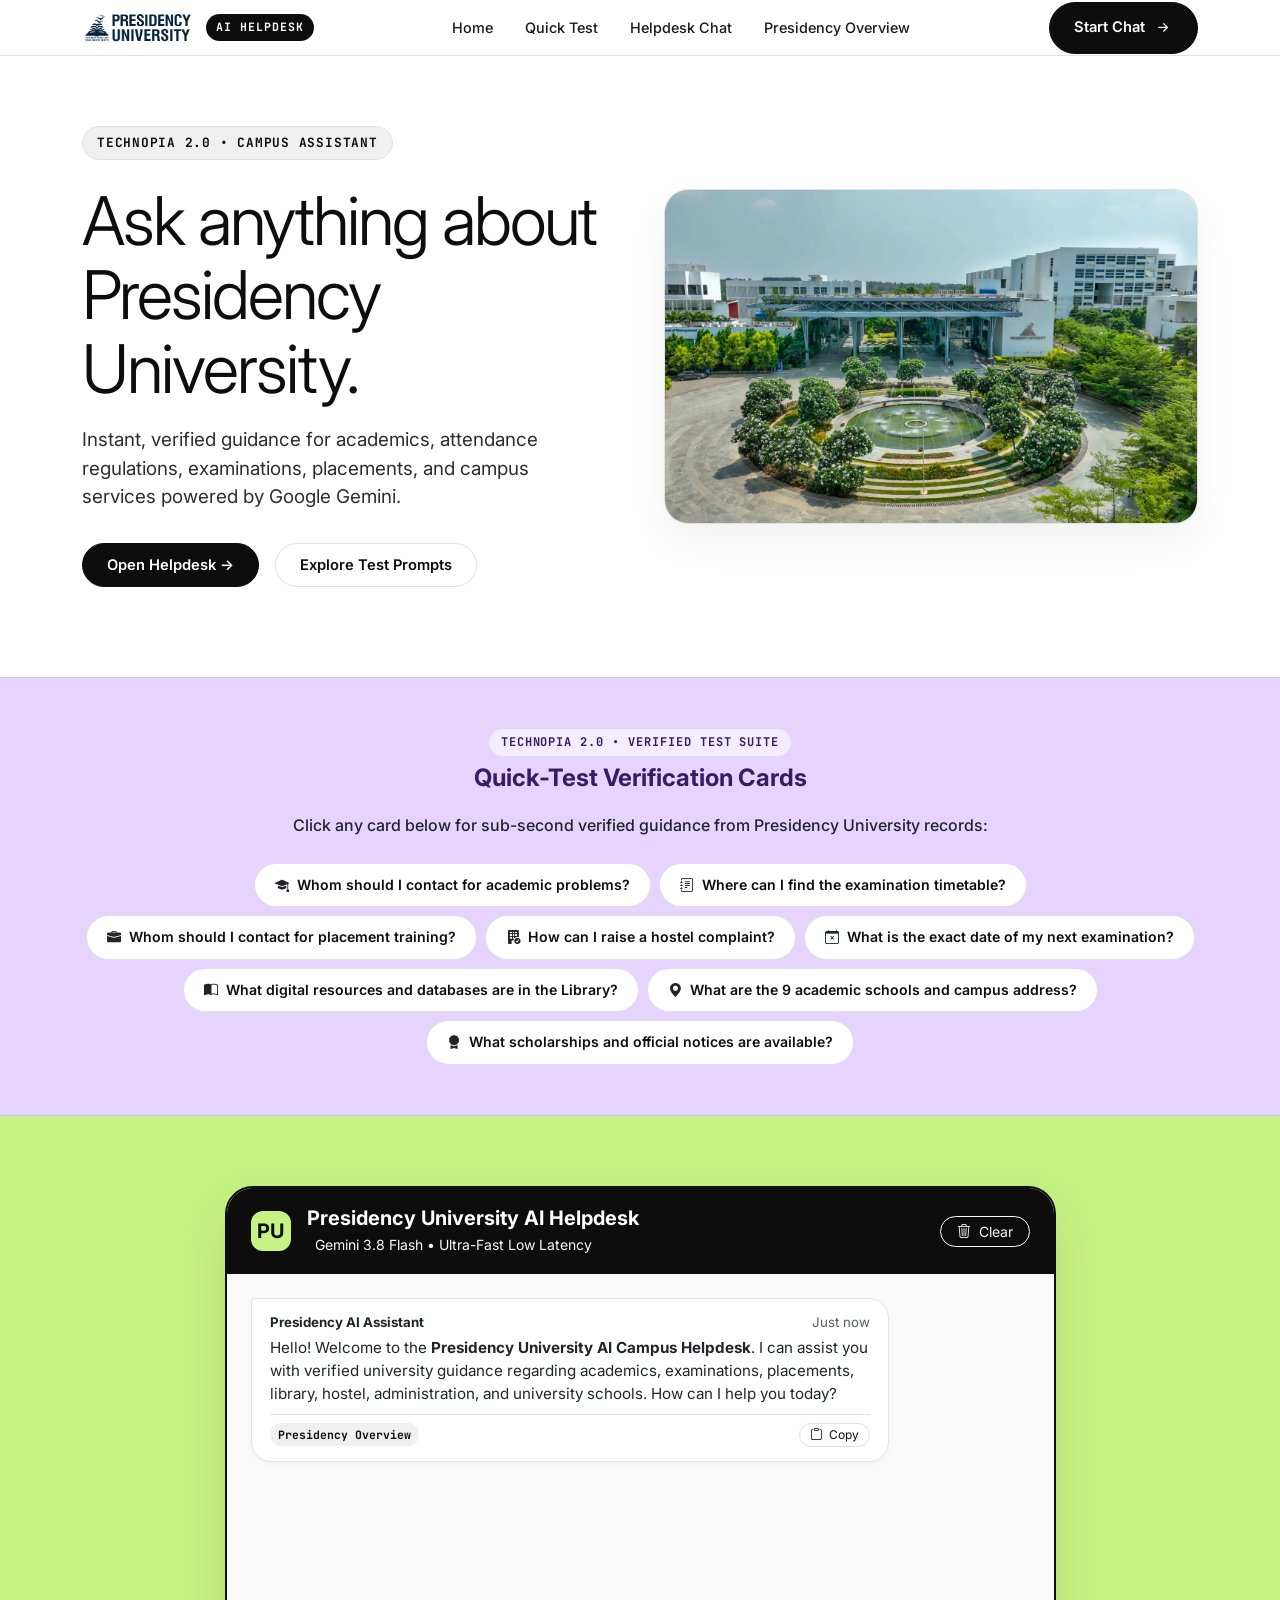
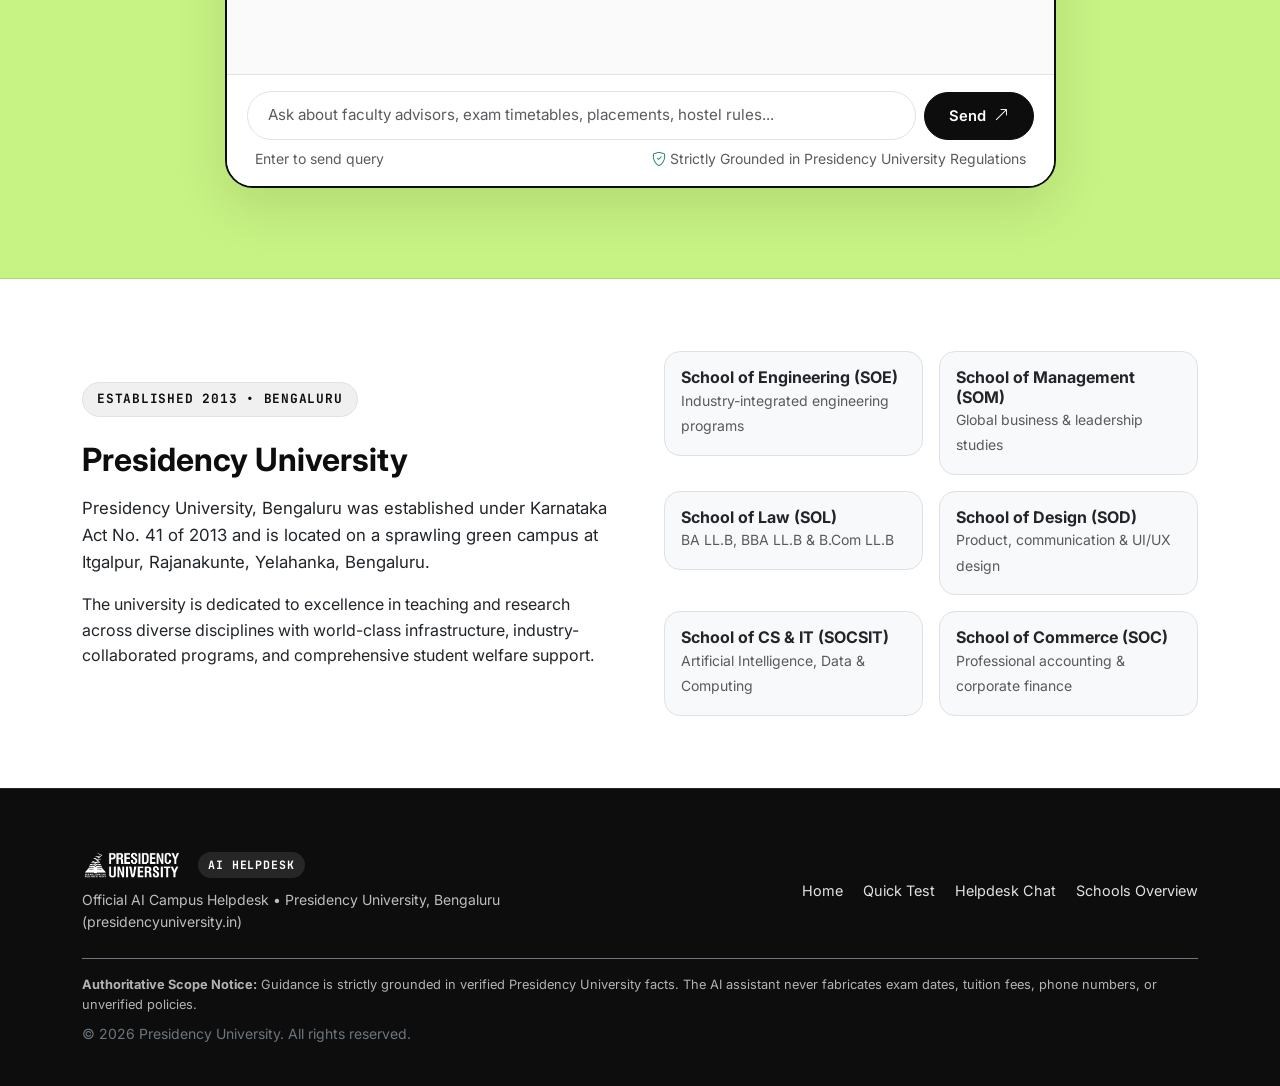
==== commit 1bc0a114: "Update system prompt with exact TECHNOPIA 2.0 & presidencyuniversity.in knowledge base and 8 test ca" ====
--- a/templates/index.html
+++ b/templates/index.html
@@ -86,9 +86,9 @@
     <section class="quicktest-section" id="prompts">
       <div class="container-xl">
         <div class="text-center mb-4">
-          <span class="quicktest-badge">ONE-CLICK TEST SUITE</span>
-          <h2 class="quicktest-title">Verified Quick-Test Prompts</h2>
-          <p class="text-dark m-0" style="font-weight: 500;">Click any prompt to trigger an immediate grounded query in the helpdesk:</p>
+          <span class="quicktest-badge">TECHNOPIA 2.0 • VERIFIED TEST SUITE</span>
+          <h2 class="quicktest-title">Quick-Test Verification Cards</h2>
+          <p class="text-dark m-0" style="font-weight: 500;">Click any card below for sub-second verified guidance from Presidency University records:</p>
         </div>
 
         <div class="d-flex flex-wrap justify-content-center gap-2 max-w-900 mx-auto">
@@ -108,21 +108,21 @@
             <i class="bi bi-building-fill-check text-dark"></i>
             <span>How can I raise a hostel complaint?</span>
           </button>
-          <button class="prompt-pill" data-query="What are the library timings?">
+          <button class="prompt-pill" data-query="What is the exact date of my next examination?">
+            <i class="bi bi-calendar-x text-dark"></i>
+            <span>What is the exact date of my next examination?</span>
+          </button>
+          <button class="prompt-pill" data-query="What digital resources and databases are in the Library?">
             <i class="bi bi-book-half text-dark"></i>
-            <span>What are the library timings?</span>
-          </button>
-          <button class="prompt-pill" data-query="Tell me about Presidency University schools and location.">
+            <span>What digital resources and databases are in the Library?</span>
+          </button>
+          <button class="prompt-pill" data-query="What are the 9 academic schools and campus address?">
             <i class="bi bi-geo-alt-fill text-dark"></i>
-            <span>Presidency University schools & campus location</span>
-          </button>
-          <button class="prompt-pill" data-query="How do I get my student certificates?">
-            <i class="bi bi-folder2-open text-dark"></i>
-            <span>How do I get my student certificates?</span>
-          </button>
-          <button class="prompt-pill" data-query="What is the attendance requirement?">
-            <i class="bi bi-calendar-check-fill text-dark"></i>
-            <span>What is the attendance requirement?</span>
+            <span>What are the 9 academic schools and campus address?</span>
+          </button>
+          <button class="prompt-pill" data-query="What scholarships and official notices are available?">
+            <i class="bi bi-award-fill text-dark"></i>
+            <span>What scholarships and official notices are available?</span>
           </button>
         </div>
       </div>
